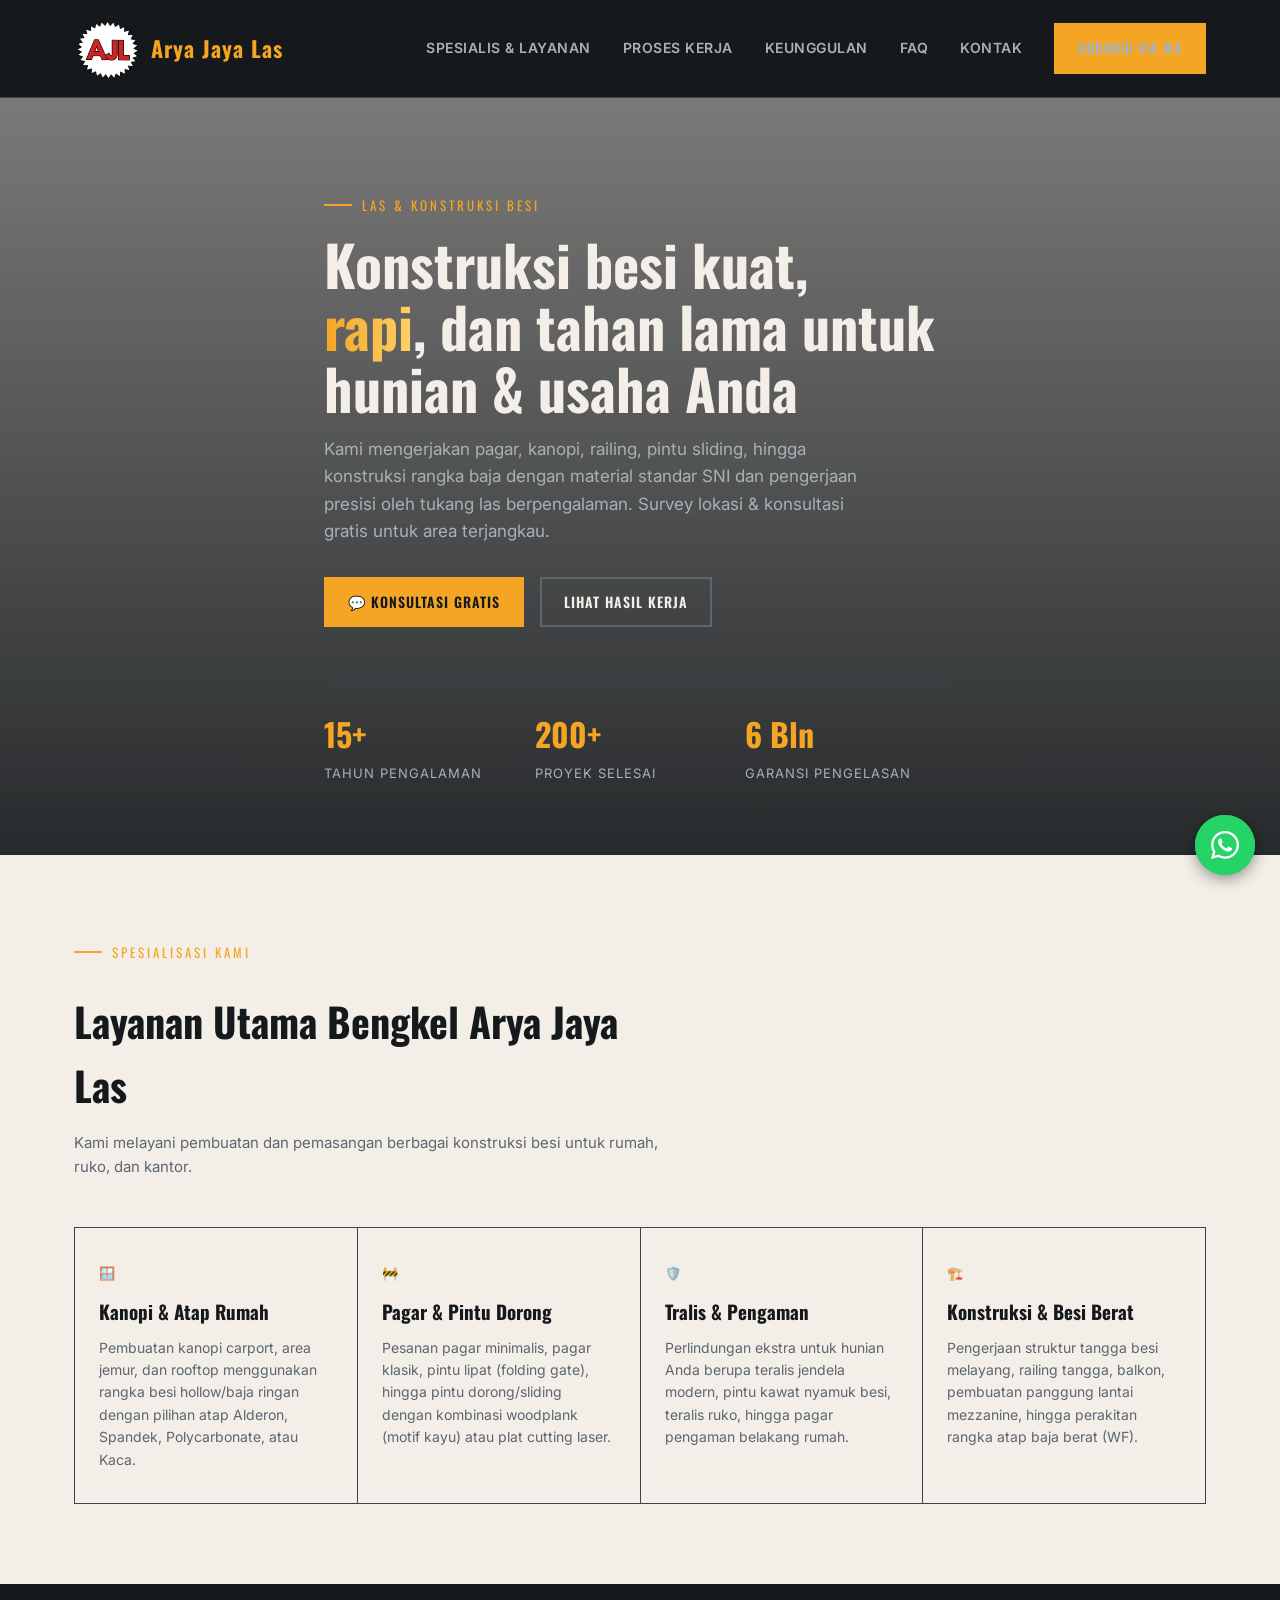
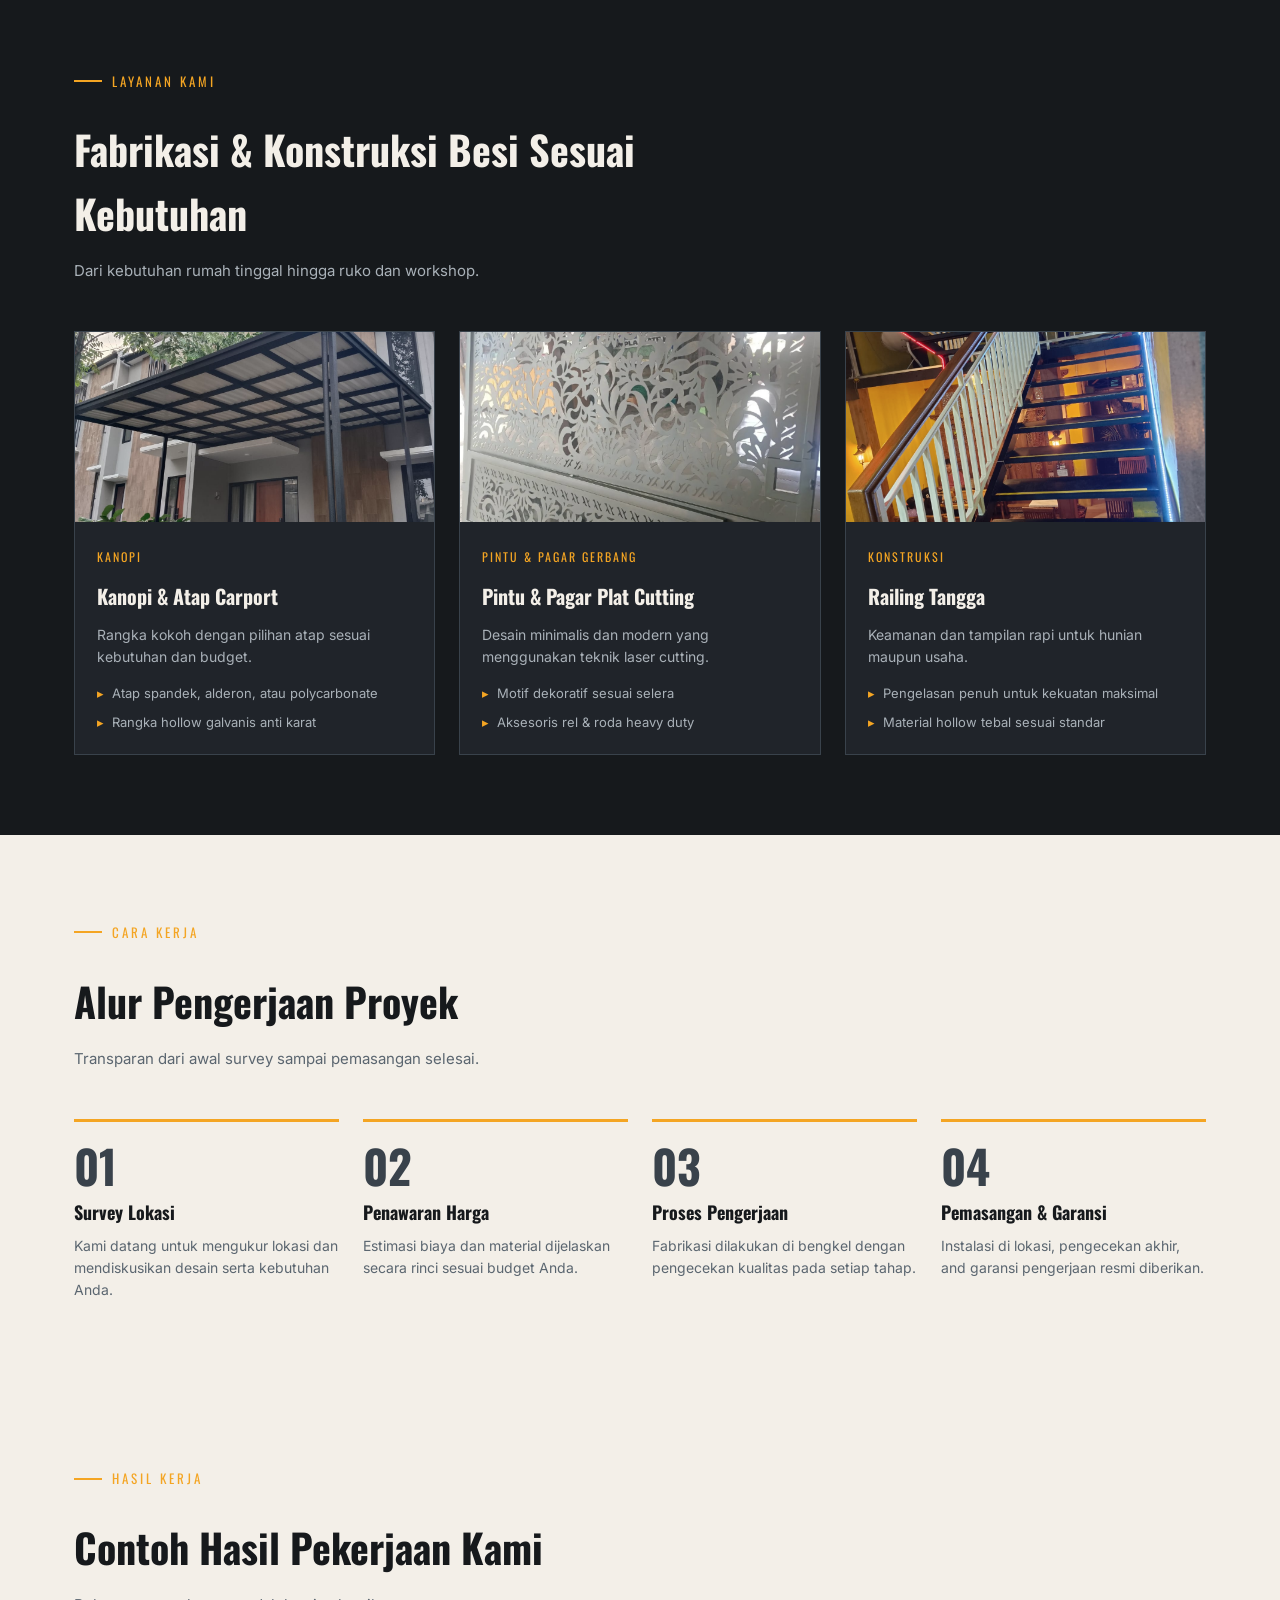
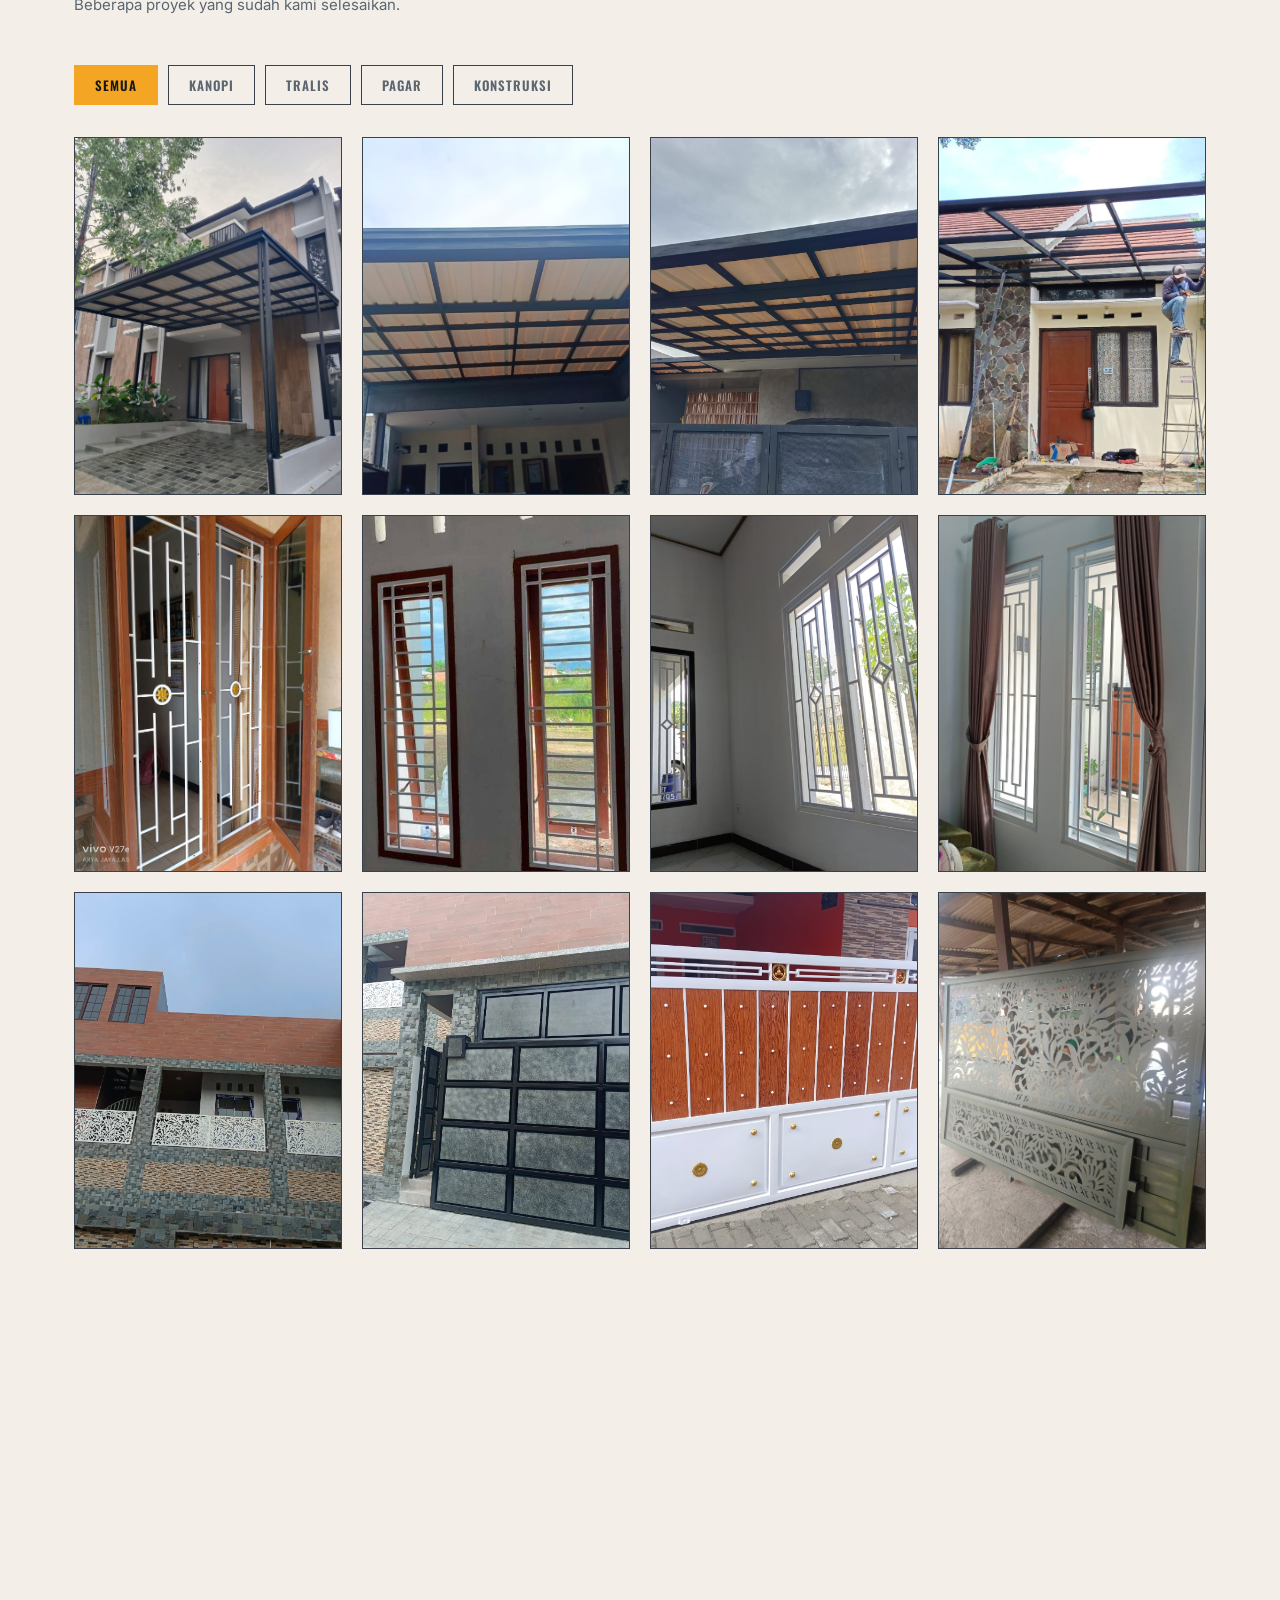
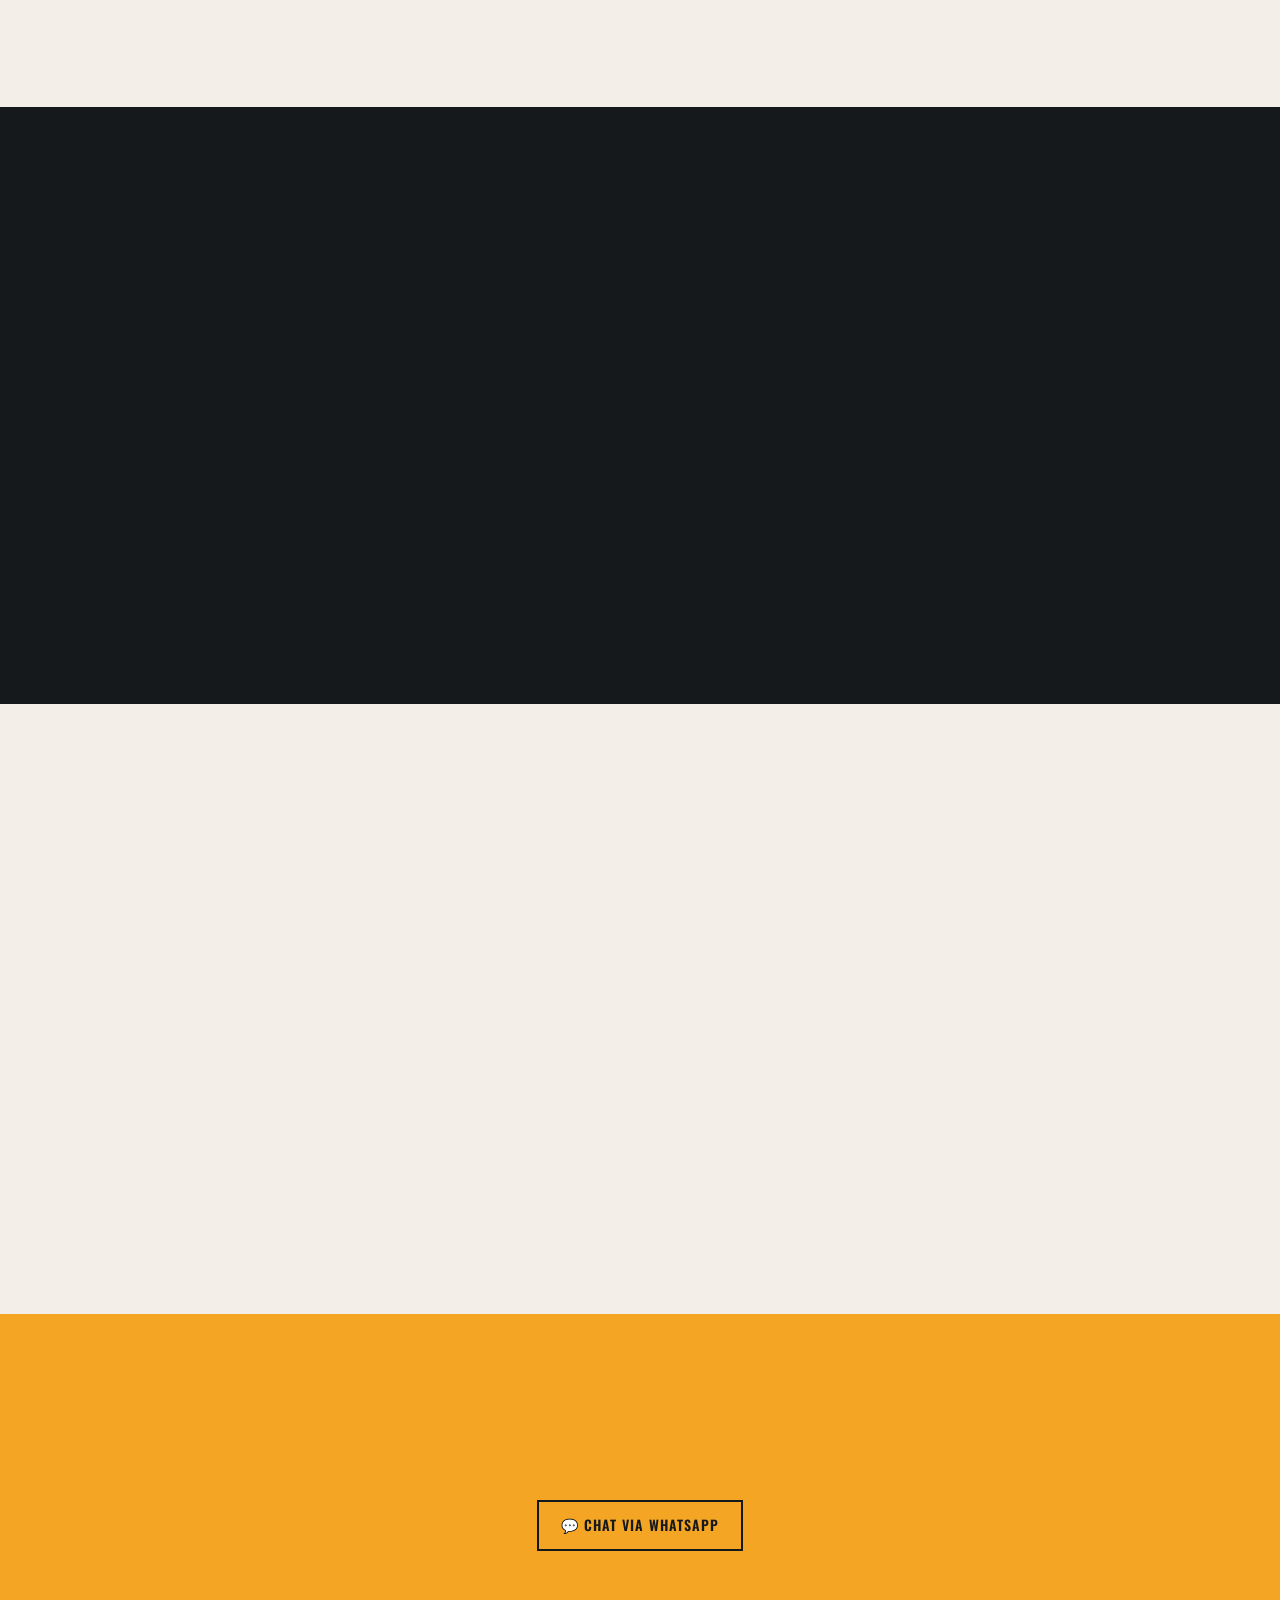
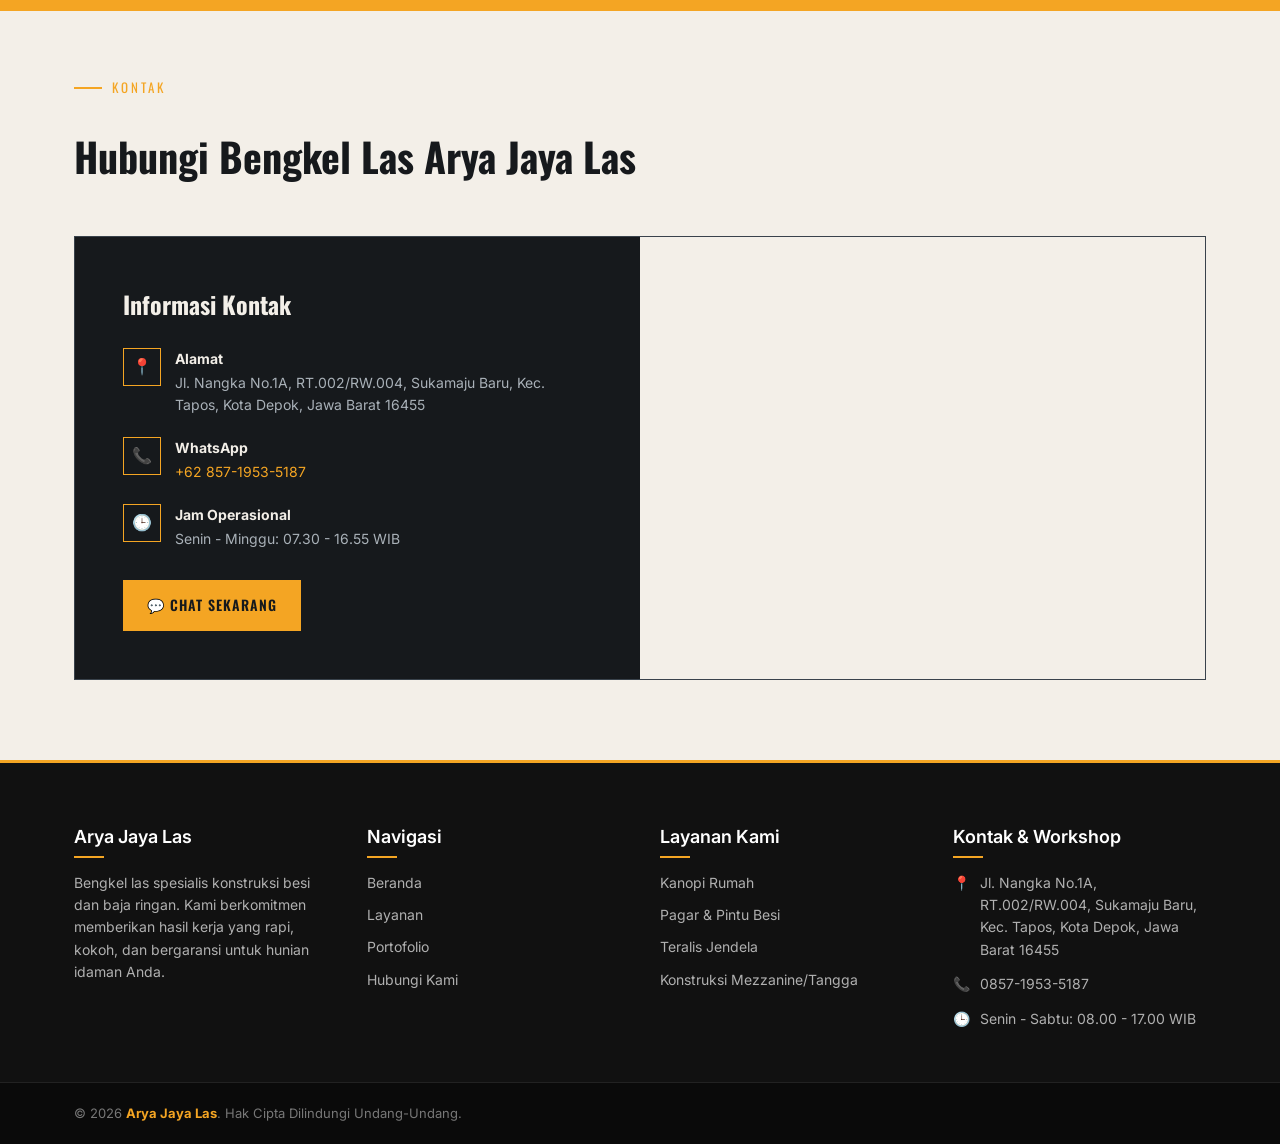
==== index.html @ aa8f1828 "Add files via upload" ====
<!DOCTYPE html>
<html lang="id">
<head>
  <meta charset="UTF-8">
  <meta name="viewport" content="width=device-width, initial-scale=1.0">
  <title>Bengkel Arya Jaya Las</title>
  <link rel="stylesheet" href="style.css">
</head>
<body>

  <header>
    <div class="nav">
      <a href="#top" class="logo">
        <div class="logo-img-wrapper">
            <img src="Logo_AJL-removebg-preview.png" alt="Logo Arya Jaya Las" class="logo-src">
        </div>
        <span>Arya Jaya Las</span>
      </a>
      <nav class="nav-links" id="navLinks">
        <a href="#layanan-utama">Spesialis & Layanan</a>
        <a href="#proses">Proses Kerja</a>
        <a href="#keunggulan">Keunggulan</a>
        <a href="#faq">FAQ</a>
        <a href="#kontak">Kontak</a>
        <a class="btn" href="https://wa.me/6285719535187?text=Halo%20Bengkel%20Las%20Arya%20Jaya%20Las%2C%20saya%20ingin%20konsultasi" target="_blank" rel="noopener">Hubungi via WA</a>
      </nav>
      <button class="burger" id="burger" aria-label="Buka menu">
        <span></span><span></span><span></span>
      </button>
    </div>
  </header>

  <section class="hero" id="top">
    <div class="hero-bg"></div>
    <div class="container hero-content">
      <span class="eyebrow">Las & Konstruksi Besi</span>
      <h1>Konstruksi besi kuat,<br><em>rapi</em>, dan tahan lama untuk hunian & usaha Anda</h1>
      <p>
        Kami mengerjakan pagar, kanopi, railing, pintu sliding, hingga konstruksi rangka baja
        dengan material standar SNI dan pengerjaan presisi oleh tukang las berpengalaman.
        Survey lokasi & konsultasi gratis untuk area terjangkau.
      </p>
      <div class="hero-actions">
        <a class="btn" href="https://wa.me/6285719535187?text=Halo%2C%20saya%20ingin%20konsultasi%20gratis" target="_blank" rel="noopener">💬 Konsultasi Gratis</a>
        <a class="btn btn-outline" href="#portofolio">Lihat Hasil Kerja</a>
      </div>
      <div class="hero-stats">
        <div><strong>15+</strong><span>Tahun Pengalaman</span></div>
        <div><strong>200+</strong><span>Proyek Selesai</span></div>
        <div><strong>6 Bln</strong><span>Garansi Pengelasan</span></div>
      </div>
    </div>
  </section>

  <section class="section" id="layanan-utama">
    <div class="container">
      <div class="section-head">
        <span class="eyebrow">Spesialisasi Kami</span>
        <h2>Layanan Utama Bengkel Arya Jaya Las</h2>
        <p>Kami melayani pembuatan dan pemasangan berbagai konstruksi besi untuk rumah, ruko, dan kantor.</p>
      </div>
      <div class="features">
        
        <div class="feature">
          <span class="num">🪟</span>
          <h3>Kanopi & Atap Rumah</h3>
          <p>Pembuatan kanopi carport, area jemur, dan rooftop menggunakan rangka besi hollow/baja ringan dengan pilihan atap Alderon, Spandek, Polycarbonate, atau Kaca.</p>
        </div>

        <div class="feature">
          <span class="num">🚧</span>
          <h3>Pagar & Pintu Dorong</h3>
          <p>Pesanan pagar minimalis, pagar klasik, pintu lipat (folding gate), hingga pintu dorong/sliding dengan kombinasi woodplank (motif kayu) atau plat cutting laser.</p>
        </div>

        <div class="feature">
          <span class="num">🛡️</span>
          <h3>Tralis & Pengaman</h3>
          <p>Perlindungan ekstra untuk hunian Anda berupa teralis jendela modern, pintu kawat nyamuk besi, teralis ruko, hingga pagar pengaman belakang rumah.</p>
        </div>

        <div class="feature">
          <span class="num">🏗️</span>
          <h3>Konstruksi & Besi Berat</h3>
          <p>Pengerjaan struktur tangga besi melayang, railing tangga, balkon, pembuatan panggung lantai mezzanine, hingga perakitan rangka atap baja berat (WF).</p>
        </div>

      </div>
    </div>
  </section>

  <div class="services-wrap on-dark">
    <section class="section" id="layanan">
      <div class="container">
        <div class="section-head">
          <span class="eyebrow">Layanan Kami</span>
          <h2>Fabrikasi & Konstruksi Besi Sesuai Kebutuhan</h2>
          <p>Dari kebutuhan rumah tinggal hingga ruko dan workshop.</p>
        </div>
        <div class="services">
          <div class="service-card">
            <div class="service-img"><img src="Kanopi/WhatsApp Image 2026-06-09 at 16.35.20 (1).jpeg" alt="Kanopi besi minimalis"></div>
            <div class="service-body">
              <span class="service-tag">Kanopi</span>
              <h3>Kanopi & Atap Carport</h3>
              <p style="font-size:14px;color:var(--muted)">Rangka kokoh dengan pilihan atap sesuai kebutuhan dan budget.</p>
              <ul class="service-list">
                <li>Atap spandek, alderon, atau polycarbonate</li>
                <li>Rangka hollow galvanis anti karat</li>
              </ul>
            </div>
          </div>
          <div class="service-card">
            <div class="service-img"><img src="Pagar/WhatsApp Image 2026-06-09 at 16.35.20 (3).jpeg" alt="Pintu besi sliding"></div>
            <div class="service-body">
              <span class="service-tag">Pintu & Pagar Gerbang</span>
              <h3>Pintu & Pagar Plat Cutting</h3>
              <p style="font-size:14px;color:var(--muted)">Desain minimalis dan modern yang menggunakan teknik laser cutting.</p>
              <ul class="service-list">
                <li>Motif dekoratif sesuai selera</li>
                <li>Aksesoris rel & roda heavy duty</li>
              </ul>
            </div>
          </div>
          <div class="service-card">
            <div class="service-img"><img src="Konstruksi/WhatsApp Image 2026-06-12 at 20.16.20.jpeg" alt="Pagar dan railing besi"></div>
            <div class="service-body">
              <span class="service-tag">Konstruksi</span>
              <h3>Railing Tangga</h3>
              <p style="font-size:14px;color:var(--muted)">Keamanan dan tampilan rapi untuk hunian maupun usaha.</p>
              <ul class="service-list">
                <li>Pengelasan penuh untuk kekuatan maksimal</li>
                <li>Material hollow tebal sesuai standar</li>
              </ul>
            </div>
          </div>
        </div>
      </div>
    </section>
  </div>

  <section class="section" id="proses">
    <div class="container">
      <div class="section-head">
        <span class="eyebrow">Cara Kerja</span>
        <h2>Alur Pengerjaan Proyek</h2>
        <p>Transparan dari awal survey sampai pemasangan selesai.</p>
      </div>
      <div class="process">
        <div class="process-item">
          <div class="step-no">01</div>
          <h3>Survey Lokasi</h3>
          <p>Kami datang untuk mengukur lokasi dan mendiskusikan desain serta kebutuhan Anda.</p>
        </div>
        <div class="process-item">
          <div class="step-no">02</div>
          <h3>Penawaran Harga</h3>
          <p>Estimasi biaya dan material dijelaskan secara rinci sesuai budget Anda.</p>
        </div>
        <div class="process-item">
          <div class="step-no">03</div>
          <h3>Proses Pengerjaan</h3>
          <p>Fabrikasi dilakukan di bengkel dengan pengecekan kualitas pada setiap tahap.</p>
        </div>
        <div class="process-item">
          <div class="step-no">04</div>
          <h3>Pemasangan & Garansi</h3>
          <p>Instalasi di lokasi, pengecekan akhir, and garansi pengerjaan resmi diberikan.</p>
        </div>
      </div>
    </div>
  </section>

  <section class="section" id="portofolio">
    <div class="container">
      <div class="section-head">
        <span class="eyebrow">Hasil Kerja</span>
        <h2>Contoh Hasil Pekerjaan Kami</h2>
        <p>Beberapa proyek yang sudah kami selesaikan.</p>
      </div>
      <div class="filters" id="filters">
        <button class="filter-btn active" data-filter="all">Semua</button>
        <button class="filter-btn" data-filter="kanopi">Kanopi</button>
        <button class="filter-btn" data-filter="tralis">Tralis</button>
        <button class="filter-btn" data-filter="pagar">Pagar</button>
        <button class="filter-btn" data-filter="konstruksi">Konstruksi</button>
      </div>
      <div class="portfolio-grid" id="portfolioGrid">
        <div class="portfolio-item" data-cat="kanopi">
          <img src="Kanopi/WhatsApp Image 2026-06-09 at 16.35.20 (1).jpeg" alt="Kanopi Minimalis 1">
          <div class="portfolio-overlay"><span class="cat">Kanopi</span><h4>Kanopi Carport Premium</h4></div>
        </div>
        <div class="portfolio-item" data-cat="kanopi">
          <img src="Kanopi/WhatsApp Image 2026-06-12 at 20.18.05.jpeg" alt="Kanopi Minimalis 2">
          <div class="portfolio-overlay"><span class="cat">Kanopi</span><h4>Kanopi Spandek Modern</h4></div>
        </div>
        <div class="portfolio-item" data-cat="kanopi">
          <img src="Kanopi/WhatsApp Image 2026-06-12 at 20.24.17 (1).jpeg" alt="Kanopi Minimalis 3">
          <div class="portfolio-overlay"><span class="cat">Kanopi</span><h4>Kanopi Alderon Elegan</h4></div>
        </div>
        <div class="portfolio-item" data-cat="kanopi">
          <img src="Kanopi/WhatsApp Image 2026-06-12 at 20.24.17.jpeg" alt="Kanopi Minimalis 4">
          <div class="portfolio-overlay"><span class="cat">Kanopi</span><h4>Kanopi Polycarbonate</h4></div>
        </div>

        <div class="portfolio-item" data-cat="tralis">
          <img src="Tralis/WhatsApp Image 2026-06-09 at 16.35.20.jpeg" alt="Tralis Jendela 1">
          <div class="portfolio-overlay"><span class="cat">Tralis</span><h4>Teralis Jendela Modern</h4></div>
        </div>
        <div class="portfolio-item" data-cat="tralis">
          <img src="Tralis/WhatsApp Image 2026-06-12 at 20.19.22 (1).jpeg" alt="Tralis Jendela 2">
          <div class="portfolio-overlay"><span class="cat">Tralis</span><h4>Teralis Pintu Artistik</h4></div>
        </div>
        <div class="portfolio-item" data-cat="tralis">
          <img src="Tralis/WhatsApp Image 2026-06-12 at 20.19.22.jpeg" alt="Tralis Jendela 3">
          <div class="portfolio-overlay"><span class="cat">Tralis</span><h4>Teralis Balkon Elegan</h4></div>
        </div>
        <div class="portfolio-item" data-cat="tralis">
          <img src="Tralis/WhatsApp Image 2026-06-12 at 20.41.12.jpeg" alt="Tralis Jendela 4">
          <div class="portfolio-overlay"><span class="cat">Tralis</span><h4>Teralis Motif Geometris</h4></div>
        </div>

        <div class="portfolio-item" data-cat="pagar">
          <img src="Pagar/WhatsApp Image 2026-06-09 at 16.35.19 (1).jpeg" alt="Pagar Rumah 1">
          <div class="portfolio-overlay"><span class="cat">Pagar</span><h4>Pagar Balkon Cutting Laser</h4></div>
        </div>
        <div class="portfolio-item" data-cat="pagar">
          <img src="Pagar/WhatsApp Image 2026-06-09 at 16.35.19.jpeg" alt="Pagar Rumah 2">
          <div class="portfolio-overlay"><span class="cat">Pagar</span><h4>Pintu Besi Sliding</h4></div>
        </div>
        <div class="portfolio-item" data-cat="pagar">
          <img src="Pagar/WhatsApp Image 2026-06-09 at 16.35.20 (2).jpeg" alt="Pagar Rumah 3">
          <div class="portfolio-overlay"><span class="cat">Pagar</span><h4>Pagar Woodplank Modern</h4></div>
        </div>
        <div class="portfolio-item" data-cat="pagar">
          <img src="Pagar/WhatsApp Image 2026-06-09 at 16.35.20 (3).jpeg" alt="Pagar Rumah 4">
          <div class="portfolio-overlay"><span class="cat">Pagar</span><h4> Pagar Plat Cutting</h4></div>
        </div>

        <div class="portfolio-item" data-cat="konstruksi">
          <img src="Konstruksi/WhatsApp Image 2026-06-12 at 20.16.17.jpeg" alt="Konstruksi Besi 1">
          <div class="portfolio-overlay"><span class="cat">Konstruksi</span><h4>Railing Tangga Rebah</h4></div>
        </div>
        <div class="portfolio-item" data-cat="konstruksi">
          <img src="Konstruksi/WhatsApp Image 2026-06-12 at 20.16.19 (1).jpeg" alt="Konstruksi Besi 2">
          <div class="portfolio-overlay"><span class="cat">Konstruksi</span><h4>Railing Tangga Melayang</h4></div>
        </div>
        <div class="portfolio-item" data-cat="konstruksi">
          <img src="Konstruksi/WhatsApp Image 2026-06-13 at 19.05.58.jpeg" alt="Konstruksi Besi 3">
          <div class="portfolio-overlay"><span class="cat">Konstruksi</span><h4>Pintu Pagar Sliding</h4></div>
        </div>
        <div class="portfolio-item" data-cat="konstruksi">
          <img src="Konstruksi/WhatsApp Image 2026-06-12 at 20.16.20.jpeg" alt="Konstruksi Besi 4">
          <div class="portfolio-overlay"><span class="cat">Konstruksi</span><h4>Tangga Putar Besi</h4></div>
        </div>
      </div>
    </div>
  </section>

  <div class="testi-wrap on-dark">
  <section class="section" id="keunggulan">
    <div class="container">
      <div class="section-head">
        <span class="eyebrow">Mengapa Kami</span>
        <h2>Keunggulan Arya Jaya Las</h2>
      </div>
      <div class="testi-track">
        
        <div class="testi-card">
          <div class="stars" style="color: var(--accent); font-size: 24px;">🛠️</div>
          <p style="margin-top: 10px;"><strong>Bahan Berkualitas Tinggi</strong></p>
          <p>Kami hanya menggunakan besi tebal standar SNI dan material anti karat agar hasil konstruksi kokoh dan tahan bertahun-tahun.</p>
        </div>

        <div class="testi-card">
          <div class="stars" style="color: var(--accent); font-size: 24px;">⏱️</div>
          <p style="margin-top: 10px;"><strong>Pengerjaan Tepat Waktu</strong></p>
          <p>Dikerjakan oleh tukang las berpengalaman secara disiplin dan cepat sesuai jadwal kesepakatan kontrak kerja.</p>
        </div>

        <div class="testi-card">
          <div class="stars" style="color: var(--accent); font-size: 24px;">💰</div>
          <p style="margin-top: 10px;"><strong>Harga Transparan</strong></p>
          <p>Rincian biaya (RAB) jujur di awal tanpa ada biaya siluman atau tambahan tak terduga di tengah jalan.</p>
        </div>

        <div class="testi-card">
          <div class="stars" style="color: var(--accent); font-size: 24px;">📜</div>
          <p style="margin-top: 10px;"><strong>Bergaransi Resmi</strong></p>
          <p>Setiap pekerjaan kami lengkapi dengan jaminan garansi perawatan jika terjadi kendala pasca pemasangan.</p>
        </div>

      </div>
    </div>
  </section>
</div>

  <section class="section" id="faq">
    <div class="container">
      <div class="section-head">
        <span class="eyebrow">FAQ</span>
        <h2>Pertanyaan yang Sering Ditanyakan</h2>
      </div>
      <div class="faq">
        <div class="faq-item">
          <button class="faq-q">Apakah survey lokasi dikenakan biaya? <span class="icon">+</span></button>
          <div class="faq-a"><p>Tidak, survey lokasi dan konsultasi gratis untuk area terjangkau di sekitar bengkel.</p></div>
        </div>
        <div class="faq-item">
          <button class="faq-q">Berapa lama estimasi pengerjaan pagar? <span class="icon">+</span></button>
          <div class="faq-a"><p>Tergantung ukuran dan desain, dan urutan antrean kepada pelanggan lainnya.</p></div>
        </div>
        <div class="faq-item">
          <button class="faq-q">Apakah melayani area di luar kota? <span class="icon">+</span></button>
          <div class="faq-a"><p>Bisa, untuk lokasi di luar area terjangkau akan dikenakan biaya transportasi tambahan yang disepakati di awal.</p></div>
        </div>
        <div class="faq-item">
          <button class="faq-q">Apakah ada garansi jika las lepas? <span class="icon">+</span></button>
          <div class="faq-a"><p>Ya, kami memberikan garansi pengelasan selama 6 bulan untuk perbaikan jika terjadi kerusakan pada hasil las kami.</p></div>
        </div>
      </div>
    </div>
  </section>

  <section class="cta">
    <div class="container">
      <h2>Punya rencana proyek konstruksi besi?</h2>
      <p>Chat kami sekarang untuk survey lokasi dan konsultasi gratis.</p>
      <a class="btn btn-outline" href="https://wa.me/6285719535187?text=Halo%2C%20saya%20ingin%20konsultasi%20untuk%20proyek%20konstruksi%20besi" target="_blank" rel="noopener">💬 Chat via WhatsApp</a>
    </div>
  </section>

  <section class="section" id="kontak" style="padding-top:60px;">
    <div class="container">
      <div class="section-head">
        <span class="eyebrow">Kontak</span>
        <h2>Hubungi Bengkel Las Arya Jaya Las</h2>
      </div>
      <div class="contact-wrap">
        <div class="contact-info">
          <h3>Informasi Kontak</h3>
          <div class="contact-row">
            <div class="ic">📍</div>
            <p><strong>Alamat</strong>Jl. Nangka No.1A, RT.002/RW.004, Sukamaju Baru, Kec. Tapos, Kota Depok, Jawa Barat 16455</p>
          </div>
          <div class="contact-row">
            <div class="ic">📞</div>
            <p><strong>WhatsApp</strong><a href="https://wa.me/6285719535187" target="_blank" rel="noopener" style="color:var(--accent)">+62 857-1953-5187</a></p>
          </div>
          <div class="contact-row">
            <div class="ic">🕒</div>
            <p><strong>Jam Operasional</strong>Senin - Minggu: 07.30 - 16.55 WIB</p>
          </div>
          <a class="btn" style="margin-top:10px" href="https://wa.me/6285719535187?text=Halo%2C%20saya%20ingin%20bertanya%20tentang%20layanan%20bengkel%20las" target="_blank" rel="noopener">💬 Chat Sekarang</a>
        </div>
        <iframe class="map-frame" src="https://www.google.com/maps/embed?pb=!1m18!1m12!1m3!1d3964.943633053426!2d106.86843667503915!3d-6.401264593589379!2m3!1f0!2f0!3f0!3m2!1i1024!2i768!4f13.1!3m3!1m2!1s0x2e69eb0079d60d53%3A0x6e44b8e5e0e7bb3f!2sBengkel%20Las%20Arya%20Jaya%20Las!5e0!3m2!1sen!2sid!4v1781273412354!5m2!1sen!2sid" width="600" height="450" style="border:0;" allowfullscreen="" loading="lazy" referrerpolicy="no-referrer-when-downgrade"></iframe>
      </div>
    </div>
  </section>

  <footer class="main-footer">
  <div class="container footer-grid">
    
    <div class="footer-col">
      <h3 class="footer-title">Arya Jaya Las</h3>
      <p class="footer-about">
        Bengkel las spesialis konstruksi besi dan baja ringan. Kami berkomitmen memberikan hasil kerja yang rapi, kokoh, dan bergaransi untuk hunian idaman Anda.
      </p>
    </div>

    <div class="footer-col">
      <h3 class="footer-title">Navigasi</h3>
      <ul class="footer-links">
        <li><a href="#top">Beranda</a></li>
        <li><a href="#layanan-utama">Layanan</a></li>
        <li><a href="#portofolio">Portofolio</a></li>
        <li><a href="#contact">Hubungi Kami</a></li>
      </ul>
    </div>

    <div class="footer-col">
      <h3 class="footer-title">Layanan Kami</h3>
      <ul class="footer-links">
        <li><a href="#portofolio">Kanopi Rumah</a></li>
        <li><a href="#portofolio">Pagar & Pintu Besi</a></li>
        <li><a href="#portofolio">Teralis Jendela</a></li>
        <li><a href="#portofolio">Konstruksi Mezzanine/Tangga</a></li>
      </ul>
    </div>

    <div class="footer-col">
      <h3 class="footer-title">Kontak & Workshop</h3>
      <ul class="footer-contact">
        <li>📍 <span>Jl. Nangka No.1A, RT.002/RW.004, Sukamaju Baru, Kec. Tapos, Kota Depok, Jawa Barat 16455</span></li>
        <li>📞 <span>0857-1953-5187</span></li>
        <li>🕒 <span>Senin - Sabtu: 08.00 - 17.00 WIB</span></li>
      </ul>
    </div>

  </div>

  <div class="footer-bottom">
    <div class="container footer-bottom-row">
      <span>&copy; 2026 <strong>Arya Jaya Las</strong>. Hak Cipta Dilindungi Undang-Undang.</span>
    </div>
  </div>
</footer>

  <a class="wa-float" href="https://wa.me/6285719535187?text=Halo%2C%20saya%20ingin%20bertanya" target="_blank" rel="noopener" aria-label="Chat WhatsApp">
  <svg xmlns="http://www.w3.org/2000/svg" viewBox="0 0 448 512" class="wa-icon-svg">
    <path fill="currentColor" d="M380.9 97.1C339 55.1 283.2 32 223.9 32c-122.4 0-222 99.6-222 222 0 39.1 10.2 77.3 29.6 111L0 480l117.7-30.9c32.4 17.7 68.9 27 106.1 27h.1c122.3 0 224.1-99.6 224.1-222 0-59.3-25.2-115-67.1-157zm-157 341.6c-33.2 0-65.7-8.9-94-25.7l-6.7-4-69.8 18.3L72 359.2l-4.4-7c-18.5-29.4-28.2-63.3-28.2-98.2 0-101.7 82.8-184.5 184.6-184.5 49.3 0 95.6 19.2 130.4 54.1 34.8 34.9 56.2 81.2 56.1 130.5 0 101.8-84.9 184.6-186.6 184.6zm101.2-138.2c-5.5-2.8-32.8-16.2-37.9-18-5.1-1.9-8.8-2.8-12.5 2.8-3.7 5.6-14.3 18-17.6 21.8-3.2 3.7-6.5 4.2-12 1.4-32.6-16.3-54-29.1-75.5-66-5.7-9.8 5.7-9.1 16.3-30.3 1.8-3.7.9-6.9-.5-9.7-1.4-2.8-12.5-30.1-17.1-41.2-4.5-10.8-9.1-9.3-12.5-9.5-3.2-.2-6.9-.2-10.6-.2-3.7 0-9.7 1.4-14.8 6.9-5.1 5.6-19.4 19-19.4 46.3 0 27.3 19.9 53.7 22.6 57.4 2.8 3.7 39.1 59.7 94.8 83.8 35.2 15.2 49 16.5 66.6 13.9 10.7-1.6 32.8-13.4 37.4-26.4 4.6-13 4.6-24.1 3.2-26.4-1.3-2.5-5-3.9-10.5-6.6z"/>
  </svg>
</a>

  <script src="script.js"></script>
</body>
</html>
---- style.css ----
@import url('https://fonts.googleapis.com/css2?family=Oswald:wght=500;600;700&family=Inter:wght=400;500;600;700&display=swap');

:root{
  --dark:#16191c;
  --dark2:#20242a;
  --steel:#5b6670;
  --line:#39424b;
  --accent:#f4a523;
  --light:#f3efe8;
  --muted:#a9b1b8;
  --font-display:'Oswald', 'Arial Narrow', sans-serif;
  --font-body:'Inter','Segoe UI',sans-serif;
}

*{margin:0;padding:0;box-sizing:border-box;}
html{scroll-behavior:smooth;}
body{
  font-family:var(--font-body);
  background:var(--light);
  color:var(--dark);
  line-height:1.6;
}
img{max-width:100%;display:block;}
a{text-decoration:none;color:inherit;}
ul{list-style:none;}

.container{
  max-width:1180px;
  margin:0 auto;
  padding:0 24px;
}

/* ===== Blueprint texture helper ===== */
.blueprint{
  background-color:var(--dark);
  background-image:
    linear-gradient(rgba(244,165,35,.06) 1px, transparent 1px),
    linear-gradient(90deg, rgba(244,165,35,.06) 1px, transparent 1px);
  background-size:40px 40px;
}

/* ===== Header ===== */
header{
  position:sticky;top:0;z-index:50;
  background:var(--dark);
  border-bottom:1px solid var(--line);
}
.nav{
  display:flex;align-items:center;justify-content:space-between;
  padding:16px 24px;
  max-width:1180px;margin:0 auto;
}
/* ===== Kode Logo Baru ===== */
.logo {
  font-family: var(--font-display);
  font-size: 22px;
  font-weight: 700;
  letter-spacing: 1px;
  color: var(--light);
  display: flex;
  align-items: center;
  gap: 12px; /* Jarak antara gambar logo dan teks */
}

.logo span {
  color: var(--accent); /* Warna teks utama */
}

/* Wadah untuk mengatur ukuran logo gambar */
.logo-img-wrapper {
  width: 65px;  /* Atur lebar logo di sini */
  height: 65px; /* Atur tinggi logo di sini */
  display: flex;
  align-items: center;
  justify-content: center;
}

/* Pengaturan objek gambar agar tidak pecah/melar */
.logo-src {
  width: 100%;
  height: 100%;
  object-fit: contain; /* Memastikan gambar pas di dalam wadah tanpa terpotong */
}

.nav-links{
  display:flex;gap:32px;align-items:center;
}
.nav-links a{
  color:var(--muted);font-size:14px;font-weight:600;
  letter-spacing:.5px;text-transform:uppercase;
  transition:color .2s;
  position:relative;
}
.nav-links a:hover, .nav-links a:focus-visible{color:var(--light);}
.nav-links a::after{
  content:'';position:absolute;left:0;bottom:-6px;width:0;height:2px;
  background:var(--accent);transition:width .2s;
}
.nav-links a:hover::after{width:100%;}

.btn{
  display:inline-flex;align-items:center;gap:8px;
  padding:12px 22px;
  font-family:var(--font-display);
  font-weight:600;font-size:14px;letter-spacing:1px;
  text-transform:uppercase;
  border:2px solid var(--accent);
  background:var(--accent);color:var(--dark);
  cursor:pointer;transition:.2s;
}
.btn:hover{background:transparent;color:var(--accent);}
.btn-outline{
  background:transparent;color:var(--light);border-color:var(--steel);
}
.btn-outline:hover{border-color:var(--accent);color:var(--accent);background:transparent;}

.burger{
  display:none;flex-direction:column;gap:5px;cursor:pointer;
  background:none;border:none;padding:6px;
}
.burger span{width:24px;height:2px;background:var(--light);display:block;}

/* ===== Hero ===== */
.hero{
  position:relative;
  color:var(--light);
  padding:90px 0 70px;
  overflow:hidden;
}
.hero::before{
  content:'';position:absolute;inset:0;
  background:linear-gradient(180deg, rgba(22,25,28,.55), rgba(22,25,28,.92));
  z-index:1;
}
.hero-bg{
  position:absolute;inset:0;
  background:url('https://www.maspetelas.my.id/images/pete-las.jpg') center/cover;
  filter:grayscale(30%) brightness(.6);
}
.hero-content{
  position:relative;z-index:2;
  max-width:680px;
}
.eyebrow{
  display:inline-flex;align-items:center;gap:10px;
  font-family:var(--font-display);
  font-size:13px;letter-spacing:3px;text-transform:uppercase;
  color:var(--accent);margin-bottom:18px;
}
.eyebrow::before{content:'';width:28px;height:2px;background:var(--accent);}
.hero h1{
  font-family:var(--font-display);
  font-size:clamp(34px,6vw,56px);
  font-weight:700;line-height:1.1;
  margin-bottom:18px;
}
.hero h1 em{color:var(--accent);font-style:normal;}
.hero p{
  font-size:17px;color:var(--muted);margin-bottom:32px;max-width:540px;
}
.hero-actions{display:flex;gap:16px;flex-wrap:wrap;}

.hero-stats{
  position:relative;z-index:2;
  display:grid;grid-template-columns:repeat(3,1fr);
  margin-top:60px;border-top:1px solid var(--line);
  max-width:680px;
}
.hero-stats div{padding:20px 0 0;}
.hero-stats strong{
  display:block;font-family:var(--font-display);
  font-size:32px;color:var(--accent);
}
.hero-stats span{font-size:13px;color:var(--muted);text-transform:uppercase;letter-spacing:1px;}

/* ===== Section heading ===== */
.section{padding:80px 0;}
.section-head{
  margin-bottom:48px;max-width:600px;
}
.section-head .eyebrow{color:var(--accent);}
.section-head h2{
  font-family:var(--font-display);
  font-size:clamp(28px,4vw,40px);
  font-weight:700;color:var(--dark);
  margin-top:8px;
}
.section-head p{color:var(--steel);margin-top:14px;font-size:15px;}
.on-dark .section-head h2{color:var(--light);}
.on-dark .section-head p{color:var(--muted);}

/* ===== Keunggulan ===== */
.features{
  display:grid;grid-template-columns:repeat(4,1fr);gap:1px;
  background:var(--line);
  border:1px solid var(--line);
}
.feature{
  background:var(--light);padding:32px 24px;
}
.feature .num{
  font-family:var(--font-display);font-size:13px;color:var(--accent);
  letter-spacing:2px;margin-bottom:14px;display:block;
}
.feature h3{
  font-family:var(--font-display);font-size:19px;margin-bottom:10px;
}
.feature p{font-size:14px;color:var(--steel);}

/* ===== Layanan ===== */
.services-wrap.on-dark{background:var(--dark);color:var(--light);}
.services{
  display:grid;grid-template-columns:repeat(3,1fr);gap:24px;
}
.service-card{
  background:var(--dark2);
  border:1px solid var(--line);
  overflow:hidden;
  transition:.25s;
}
.service-card:hover{border-color:var(--accent);transform:translateY(-4px);}
.service-img{height:190px;overflow:hidden;}
.service-img img{width:100%;height:100%;object-fit:cover;filter:grayscale(20%);transition:.4s;}
.service-card:hover .service-img img{filter:grayscale(0%);transform:scale(1.06);}
.service-body{padding:22px;}
.service-tag{
  font-size:12px;letter-spacing:2px;text-transform:uppercase;color:var(--accent);
  font-family:var(--font-display);
}
.service-card h3{
  font-family:var(--font-display);font-size:20px;margin:10px 0 12px;color:var(--light);
}
.service-list{margin-top:14px;display:flex;flex-direction:column;gap:8px;}
.service-list li{
  font-size:13px;color:var(--muted);display:flex;gap:8px;align-items:flex-start;
}
.service-list li::before{content:'▸';color:var(--accent);}

/* ===== Proses ===== */
.process{
  display:grid;grid-template-columns:repeat(4,1fr);gap:24px;
  position:relative;
}
.process-item{
  border-top:3px solid var(--accent);
  padding-top:20px;position:relative;
}
.process-item .step-no{
  font-family:var(--font-display);font-size:46px;font-weight:700;
  color:var(--line);line-height:1;margin-bottom:10px;
}
.process-item h3{font-family:var(--font-display);font-size:18px;margin-bottom:8px;}
.process-item p{font-size:14px;color:var(--steel);}

/* ===== Portofolio ===== */
.filters{
  display:flex;gap:10px;margin-bottom:32px;flex-wrap:wrap;
}
.filter-btn{
  padding:9px 20px;font-size:13px;font-weight:600;letter-spacing:1px;text-transform:uppercase;
  border:1px solid var(--line);background:transparent;color:var(--steel);cursor:pointer;
  font-family:var(--font-display);transition:.2s;
}
.filter-btn.active, .filter-btn:hover{
  background:var(--accent);border-color:var(--accent);color:var(--dark);
}
.portfolio-grid{
  display:grid;grid-template-columns:repeat(4,1fr);gap:20px;
}
.portfolio-item{
  position:relative;overflow:hidden;aspect-ratio:3/4;
  border:1px solid var(--line);
}
.portfolio-item img{width:100%;height:100%;object-fit:cover;transition:.4s;}
.portfolio-item:hover img{transform:scale(1.08);}
.portfolio-overlay{
  position:absolute;inset:0;
  background:linear-gradient(180deg,transparent 40%, rgba(22,25,28,.92));
  display:flex;flex-direction:column;justify-content:flex-end;padding:18px;
  opacity:0;transition:.3s;
}
.portfolio-item:hover .portfolio-overlay{opacity:1;}
.portfolio-overlay .cat{
  font-size:11px;letter-spacing:2px;text-transform:uppercase;color:var(--accent);
  font-family:var(--font-display);margin-bottom:6px;
}
.portfolio-overlay h4{color:var(--light);font-family:var(--font-display);font-size:17px;}
.portfolio-item.hide{display:none;}

/* ===== Testimoni ===== */
.testi-wrap.on-dark{background:var(--dark);color:var(--light);}
.testi-track{
  display:flex;gap:20px;overflow-x:auto;padding-bottom:10px;
  scroll-snap-type:x mandatory;
}
.testi-track::-webkit-scrollbar{height:6px;}
.testi-track::-webkit-scrollbar-thumb{background:var(--accent);}
.testi-card{
  flex:0 0 320px;scroll-snap-align:start;
  background:var(--dark2);border:1px solid var(--line);
  padding:28px;
}
.stars{color:var(--accent);font-size:14px;margin-bottom:14px;letter-spacing:2px;}
.testi-card p{font-size:14px;color:var(--muted);margin-bottom:20px;font-style:italic;}
.testi-author{display:flex;align-items:center;gap:12px;}
.testi-avatar{
  width:40px;height:40px;border-radius:50%;background:var(--accent);
  display:flex;align-items:center;justify-content:center;
  font-family:var(--font-display);font-weight:700;color:var(--dark);
}
.testi-author strong{display:block;font-size:14px;color:var(--light);}
.testi-author span{font-size:12px;color:var(--steel);}

/* ===== FAQ ===== */
.faq{max-width:760px;}
.faq-item{border-bottom:1px solid var(--line);}
.faq-q{
  width:100%;text-align:left;padding:20px 0;background:none;border:none;cursor:pointer;
  display:flex;justify-content:space-between;align-items:center;
  font-family:var(--font-display);font-size:17px;color:var(--dark);font-weight:600;
}
.faq-q .icon{font-size:20px;color:var(--accent);transition:.2s;}
.faq-item.open .faq-q .icon{transform:rotate(45deg);}
.faq-a{
  max-height:0;overflow:hidden;transition:max-height .3s ease;
}
.faq-a p{padding:0 0 20px;color:var(--steel);font-size:14px;max-width:600px;}

/* ===== CTA ===== */
.cta{
  background:var(--accent);color:var(--dark);
  padding:60px 0;text-align:center;
}
.cta h2{font-family:var(--font-display);font-size:clamp(26px,4vw,38px);margin-bottom:14px;}
.cta p{margin-bottom:28px;font-size:15px;}
.cta .btn-outline{border-color:var(--dark);color:var(--dark);}
.cta .btn-outline:hover{background:var(--dark);color:var(--accent);}

/* ===== Kontak ===== */
.contact-wrap{
  display:grid;grid-template-columns:1fr 1fr;gap:0;
  border:1px solid var(--line);
}
.contact-info{
  background:var(--dark);color:var(--light);padding:48px;
}
.contact-info h3{font-family:var(--font-display);font-size:24px;margin-bottom:24px;}
.contact-row{
  display:flex;gap:14px;margin-bottom:20px;align-items:flex-start;
}
.contact-row .ic{
  width:38px;height:38px;border:1px solid var(--accent);flex-shrink:0;
  display:flex;align-items:center;justify-content:center;color:var(--accent);font-size:16px;
}
.contact-row p{font-size:14px;color:var(--muted);margin:0;}
.contact-row strong{display:block;color:var(--light);margin-bottom:2px;font-size:14px;}
.map-frame{height:100%;min-height:340px;border:0;width:100%;filter:grayscale(15%);}

/* WhatsApp floating button */
/* KODE CSS UTAMA UNTUK TOMBOL WHATSAPP BULAT */
.wa-float {
  position: fixed;
  bottom: 25px;
  right: 25px;
  background-color: #25D366; /* Hijau WhatsApp Asli */
  color: #FFFFFF !important; /* Warna ikon putih bersih */
  width: 60px;
  height: 60px;
  border-radius: 50%;
  display: flex;
  align-items: center;
  justify-content: center;
  box-shadow: 0px 4px 15px rgba(0, 0, 0, 0.4); /* Bayangan biar pop-out */
  z-index: 9999; /* Memastikan tidak tertutup elemen lain */
  transition: all 0.3s ease;
  text-decoration: none;
}

/* Mengatur ukuran dan posisi ikon SVG di dalam lingkaran */
.wa-icon-svg {
  width: 32px;
  height: 32px;
  display: block;
}

/* Efek saat tombol disentuh kursor (di PC) */
.wa-float:hover {
  transform: scale(1.1); /* Sedikit membesar halus */
  background-color: #20ba5a; /* Warna hijau agak gelap saat di-hover */
  color: #FFFFFF;
}

/* ===== Footer ===== */
/* ===== MAIN FOOTER STYLE ===== */
.main-footer {
  background-color: #111111; /* Warna hitam pekat elegan */
  color: #b0b0b0;
  padding: 60px 0 0 0;
  font-size: 14px;
  line-height: 1.6;
  border-top: 3px solid var(--accent); /* Garis pembatas atas warna kuning aksen */
}

.footer-grid {
  display: grid;
  grid-template-columns: repeat(4, 1fr);
  gap: 40px;
  padding-bottom: 40px;
}

.footer-col h3.footer-title {
  color: #ffffff;
  font-size: 18px;
  font-weight: 600;
  margin-bottom: 20px;
  position: relative;
}

/* Garis dekorasi kecil di bawah judul kolom */
.footer-col h3.footer-title::after {
  content: '';
  position: absolute;
  left: 0;
  bottom: -6px;
  width: 30px;
  height: 2px;
  background-color: var(--accent);
}

.footer-about {
  margin-bottom: 15px;
}

.footer-socials a {
  color: #b0b0b0;
  text-decoration: none;
  margin-right: 15px;
  font-size: 13px;
  transition: color 0.3s;
}

.footer-socials a:hover {
  color: var(--accent);
}

.footer-links {
  list-style: none;
  padding: 0;
  margin: 0;
}

.footer-links li {
  margin-bottom: 10px;
}

.footer-links a {
  color: #b0b0b0;
  text-decoration: none;
  transition: all 0.3s;
}

.footer-links a:hover {
  color: var(--accent);
  padding-left: 5px; /* Efek bergeser sedikit saat disentuh kursor */
}

.footer-contact {
  list-style: none;
  padding: 0;
  margin: 0;
}

.footer-contact li {
  display: flex;
  align-items: flex-start;
  gap: 10px;
  margin-bottom: 12px;
}

/* Bagian Hak Cipta Terbawah */
.footer-bottom {
  background-color: #0a0a0a;
  padding: 20px 0;
  border-top: 1px solid #222222;
}

.footer-bottom-row {
  display: flex;
  justify-content: space-between;
  align-items: center;
  font-size: 13px;
  color: #777777;
}

.footer-bottom-row strong {
  color: var(--accent);
}

/* Responsif untuk Layanan HP & Tablet */
@media (max-width: 992px) {
  .footer-grid {
    grid-template-columns: repeat(2, 1fr); /* Layar tablet jadi 2 kolom */
    gap: 30px;
  }
}

@media (max-width: 576px) {
  .footer-grid {
    grid-template-columns: 1fr; /* Layar HP jadi 1 kolom memanjang bawah */
  }
  .footer-bottom-row {
    flex-direction: column;
    text-align: center;
    gap: 10px;
  }
}

/* ==========================================================================
   ===== KODE RESPONSIF LENGKAP (MOBILE FRIENDLY & AMAN) =====
   ========================================================================== */

/* 1. LAYAR LAPTOP KECIL / TABLET LANDSCAPE (Max 1024px) */
@media (max-width: 1024px) {
  .container {
    padding: 0 20px;
  }
  .portfolio-grid {
    grid-template-columns: repeat(3, 1fr); /* Portofolio menyesuaikan jadi 3 kolom */
    gap: 16px;
  }
  .footer-grid {
    grid-template-columns: repeat(2, 1fr); /* Footer menyesuaikan jadi 2 kolom */
    gap: 30px;
  }
}

/* 2. LAYAR TABLET PORTRAIT (Max 768px) */
@media (max-width: 768px) {
  .section {
    padding: 60px 0; /* Mengurangi sedikit padding agar tidak terlalu renggang di tablet */
  }
  .section-head {
    margin-bottom: 32px;
  }
  .features {
    grid-template-columns: repeat(2, 1fr); /* Keunggulan menjadi 2 kolom */
  }
  .services {
    grid-template-columns: repeat(2, 1fr); /* Layanan menjadi 2 kolom */
    gap: 20px;
  }
  .process {
    grid-template-columns: repeat(2, 1fr); /* Alur kerja menjadi 2 kolom */
    gap: 20px;
  }
  .portfolio-grid {
    grid-template-columns: repeat(2, 1fr); /* Portofolio menjadi 2 kolom */
    gap: 15px;
  }
  .contact-wrap {
    grid-template-columns: 1fr; /* Info kontak dan Map bertumpuk vertikal */
  }
  .map-frame {
    min-height: 300px; /* Menyesuaikan tinggi peta */
  }
}

/* 3. LAYAR HP LALU LINTAS / HP STANDAR (Max 680px) */
@media (max-width: 680px) {
  /* Navigasi Menu Dropdown Mobile */
  .nav-links {
    position: absolute;
    top: 100%;
    left: 0;
    right: 0;
    background: var(--dark);
    flex-direction: column;
    padding: 24px;
    gap: 20px;
    border-top: 1px solid var(--line);
    border-bottom: 1px solid var(--line);
    display: none;
    box-shadow: 0px 10px 20px rgba(0, 0, 0, 0.3);
  }
  .nav-links.open {
    display: flex; /* Menu muncul saat tombol burger diklik */
  }
  .nav-links a {
    width: 100%;
    text-align: center;
    padding: 10px 0;
    font-size: 16px;
  }
  .burger {
    display: flex; /* Tombol garis tiga muncul di HP */
  }
  
  /* Hero Section Mobile */
  .hero {
    padding: 60px 0 50px;
    text-align: center;
  }
  .hero-content {
    margin: 0 auto;
  }
  .eyebrow {
    justify-content: center;
  }
  .hero-actions {
    justify-content: center;
  }
  .hero-stats {
    grid-template-columns: 1fr; /* Statistik bertumpuk ke bawah agar terbaca jelas */
    gap: 20px;
    margin-top: 40px;
    text-align: center;
  }
  .hero-stats div {
    padding: 15px 0;
    border-bottom: 1px solid rgba(244, 165, 35, 0.1);
  }
  .hero-stats div:last-child {
    border-bottom: none;
  }
}

/* 4. LAYAR HP KECIL (Max 480px) */
@media (max-width: 480px) {
  .logo {
    font-size: 18px; /* Mengecilkan teks logo sedikit agar tidak offset */
    gap: 8px;
  }
  .logo-img-wrapper {
    width: 45px;  /* Mengecilkan ukuran gambar logo agar proporsional di HP */
    height: 45px;
  }
  
  /* Mengubah semua grid menjadi 1 kolom vertikal penuh agar nyaman dibaca di HP */
  .features {
    grid-template-columns: 1fr;
  }
  .services {
    grid-template-columns: 1fr;
  }
  .process {
    grid-template-columns: 1fr;
  }
  .portfolio-grid {
    grid-template-columns: 1fr; /* Gambar portofolio berjejer 1-1 ke bawah agar tajam dan besar */
  }
  .footer-grid {
    grid-template-columns: 1fr;
  }
  
  /* Memperbaiki struktur layout footer terbawah */
  .footer-bottom-row {
    flex-direction: column;
    text-align: center;
    gap: 12px;
  }
  
  /* Menyesuaikan jarak tombol WhatsApp agar tidak menutupi konten penting */
  .wa-float {
    bottom: 15px;
    right: 15px;
    width: 50px;
    height: 50px;
  }
  .wa-icon-svg {
    width: 26px;
    height: 26px;
  }
}
/* ==========================================================================
   ===== TEMA & ANIMASI TAMBAHAN (tidak mengubah konten, hanya visual) =====
   ========================================================================== */

:root{
  --accent2:#ffd166;
  --glow: 0 10px 30px -10px rgba(244,165,35,.45);
}

/* Smooth page entrance */
body{
  opacity:0;
  animation: pageFadeIn .8s ease forwards;
}
@keyframes pageFadeIn{
  from{opacity:0;}
  to{opacity:1;}
}

/* Header: shrink + shadow on scroll */
header{
  transition: padding .3s ease, box-shadow .3s ease, background .3s ease;
}
header.scrolled{
  box-shadow:0 8px 24px -12px rgba(0,0,0,.6);
  background:rgba(22,25,28,.92);
  backdrop-filter:blur(8px);
}
header.scrolled .nav{padding-top:10px;padding-bottom:10px;}

/* Logo subtle hover motion */
.logo-img-wrapper{transition:transform .4s ease;}
.logo:hover .logo-img-wrapper{transform:rotate(-8deg) scale(1.06);}

/* Animated gradient accent text */
.hero h1 em{
  background:linear-gradient(90deg, var(--accent), var(--accent2), var(--accent));
  background-size:200% auto;
  -webkit-background-clip:text;
  background-clip:text;
  color:transparent;
  animation: shineText 4s linear infinite;
}
@keyframes shineText{
  to{background-position:200% center;}
}

/* Eyebrow accent line grows on view */
.eyebrow::before{
  width:0;
  animation: growLine .8s .3s ease forwards;
}
@keyframes growLine{ to{ width:28px; } }

/* Hero entrance choreography */
.hero-content > *{
  opacity:0;
  transform:translateY(24px);
  animation: heroUp .8s ease forwards;
}
.hero-content .eyebrow{animation-delay:.05s;}
.hero-content h1{animation-delay:.18s;}
.hero-content p{animation-delay:.32s;}
.hero-content .hero-actions{animation-delay:.46s;}
.hero-content .hero-stats{animation-delay:.6s;}
@keyframes heroUp{
  to{opacity:1;transform:translateY(0);}
}

/* Hero background slow zoom */
.hero-bg{
  animation: heroZoom 16s ease-in-out infinite alternate;
}
@keyframes heroZoom{
  from{transform:scale(1);}
  to{transform:scale(1.08);}
}

/* Buttons: shine sweep + lift */
.btn{
  position:relative;overflow:hidden;
  transition: transform .25s ease, box-shadow .25s ease, background .2s, color .2s;
}
.btn:hover{transform:translateY(-3px);box-shadow:var(--glow);}
.btn::before{
  content:'';position:absolute;top:0;left:-75%;width:50%;height:100%;
  background:linear-gradient(120deg, transparent, rgba(255,255,255,.35), transparent);
  transform:skewX(-20deg);
  transition:left .6s ease;
}
.btn:hover::before{left:130%;}

/* Generic scroll-reveal */
.reveal{
  opacity:0;
  transform:translateY(28px);
  transition:opacity .7s cubic-bezier(.16,1,.3,1), transform .7s cubic-bezier(.16,1,.3,1);
}
.reveal.active{
  opacity:1;
  transform:translateY(0);
}

/* Card lift + glow on hover */
.feature, .service-card, .process-item, .testi-card{
  transition: transform .35s ease, box-shadow .35s ease, border-color .35s ease;
}
.feature:hover, .testi-card:hover{
  transform:translateY(-6px);
  box-shadow:var(--glow);
}
.service-card:hover{
  box-shadow:var(--glow);
}
.process-item:hover{
  transform:translateY(-6px);
}
.process-item:hover .step-no{
  color:var(--accent);
  transition:color .3s ease;
}
.process-item .step-no{ transition: color .3s ease; }

/* Feature icon pop */
.feature .num{
  display:inline-block;
  transition: transform .35s ease;
}
.feature:hover .num{
  transform: scale(1.25) rotate(-6deg);
}

/* Portfolio image extra motion */
.portfolio-item img{
  transition: transform .6s ease, filter .6s ease;
}
.portfolio-item:hover img{
  transform: scale(1.12) rotate(.5deg);
}
.portfolio-overlay{
  transition: opacity .35s ease, transform .35s ease;
  transform: translateY(8px);
}
.portfolio-item:hover .portfolio-overlay{
  transform: translateY(0);
}

/* FAQ smoother icon spin */
.faq-q .icon{
  transition: transform .35s ease, color .35s ease;
}
.faq-item.open .faq-q .icon{
  color:var(--accent2);
}

/* CTA gentle pulse border */
.cta{
  position:relative;
  overflow:hidden;
}
.cta::after{
  content:'';position:absolute;inset:0;
  background:linear-gradient(120deg, transparent, rgba(255,255,255,.25), transparent);
  transform:translateX(-100%);
  animation: ctaSheen 5s ease-in-out infinite;
}
@keyframes ctaSheen{
  0%{transform:translateX(-100%);}
  50%{transform:translateX(100%);}
  100%{transform:translateX(100%);}
}

/* WhatsApp floating button: pulse ring */
.wa-float{
  animation: waPop .6s .6s ease backwards;
}
.wa-float::before{
  content:'';
  position:absolute;inset:0;border-radius:50%;
  border:2px solid #25D366;
  animation: waPulse 2.2s ease-out infinite;
}
@keyframes waPulse{
  0%{transform:scale(1);opacity:.7;}
  100%{transform:scale(1.9);opacity:0;}
}
@keyframes waPop{
  from{opacity:0;transform:scale(.4) translateY(20px);}
  to{opacity:1;transform:scale(1) translateY(0);}
}

/* Nav link underline grow uses width transition already; add color sweep */
.nav-links a{
  transition: color .25s ease, transform .25s ease;
}
.nav-links a:hover{
  transform:translateY(-2px);
}

/* Respect users who prefer reduced motion */
@media (prefers-reduced-motion: reduce){
  *, *::before, *::after{
    animation-duration: .01ms !important;
    animation-iteration-count: 1 !important;
    transition-duration: .01ms !important;
  }
  body{opacity:1;animation:none;}
}

/* ==========================================================================
   ===== PERBAIKAN OVERFLOW HORIZONTAL DI MOBILE =====
   ========================================================================== */

html, body{
  max-width:100%;
  overflow-x:hidden;
}

/* Pastikan iframe Maps (punya atribut width="600" height="450" bawaan)
   tetap mengikuti lebar kontainer di semua perangkat */
.map-frame, iframe.map-frame{
  width:100% !important;
  max-width:100%;
  display:block;
}

/* Jaga-jaga: cegah elemen lebar tetap (mis. tabel/iframe lain) memicu scroll */
img, iframe, video, table{
  max-width:100%;
}

@media (max-width:768px){
  .map-frame, iframe.map-frame{
    height:300px;
  }
}
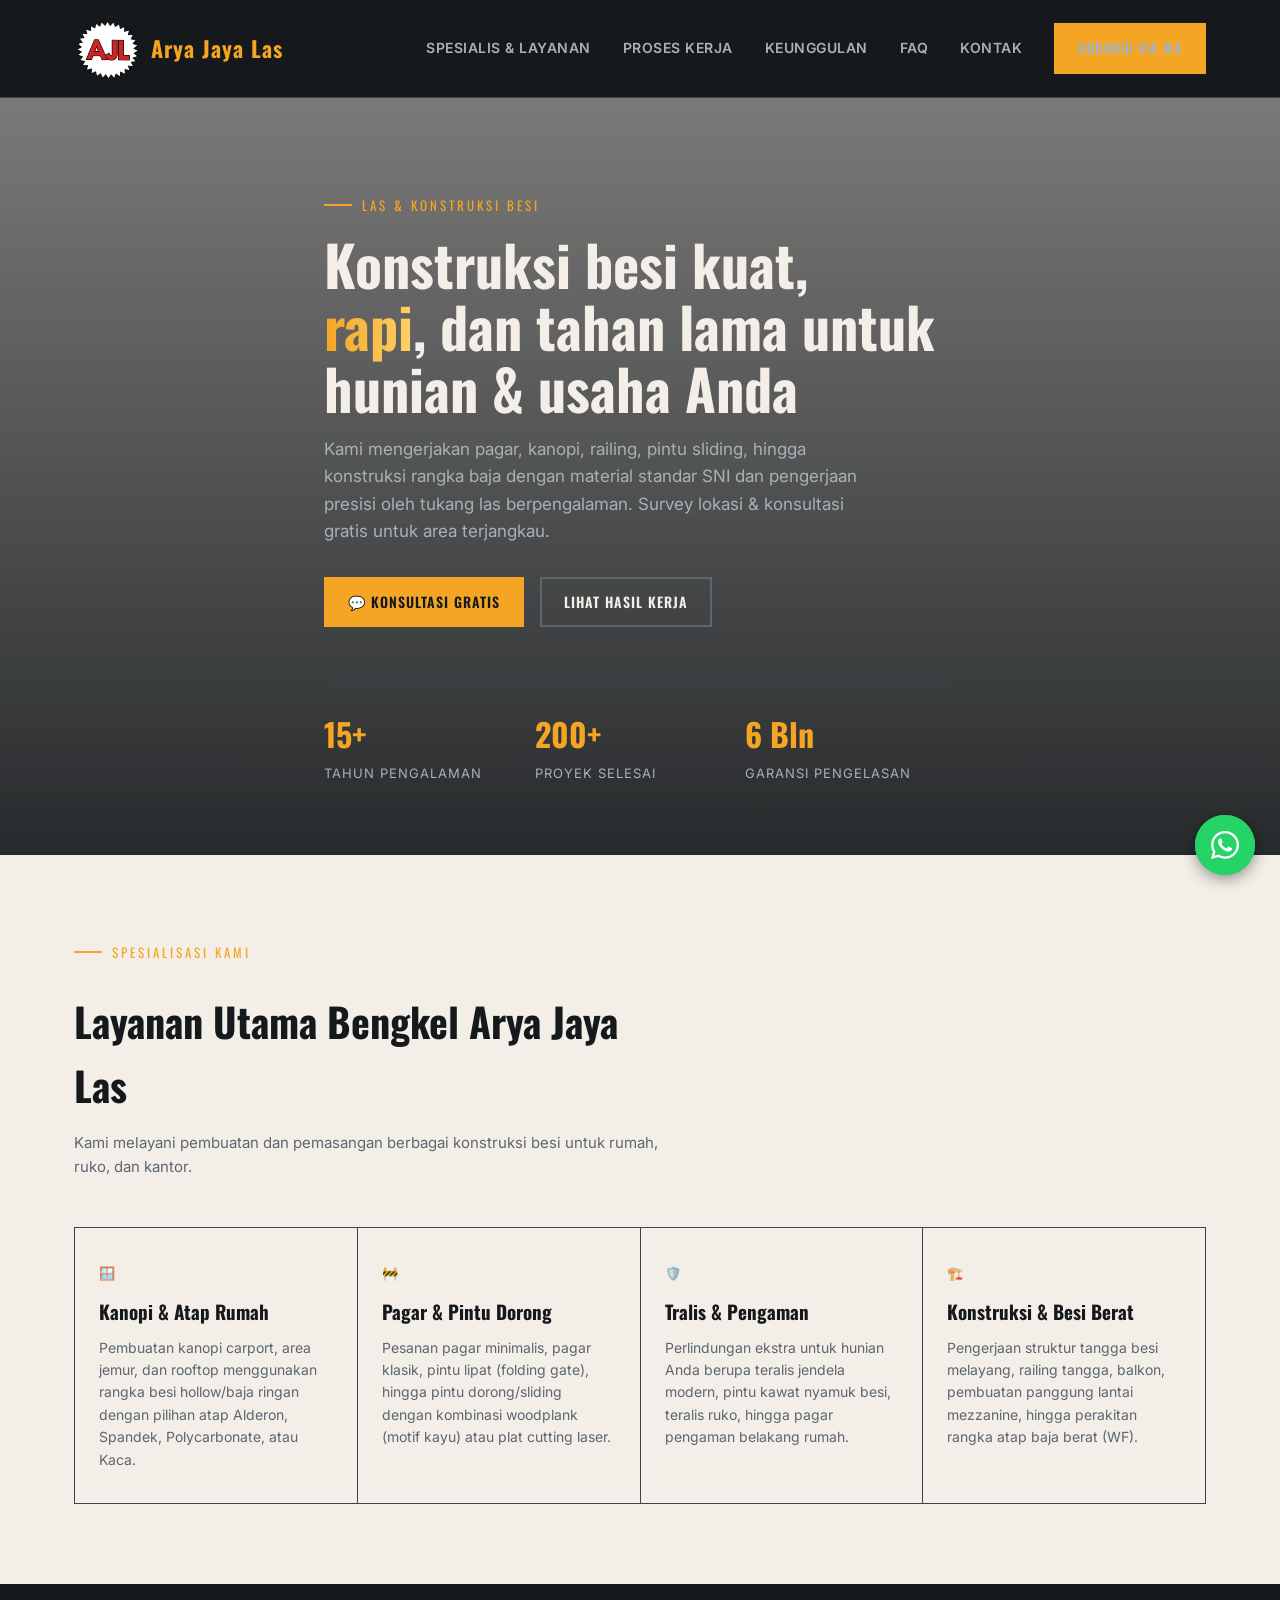
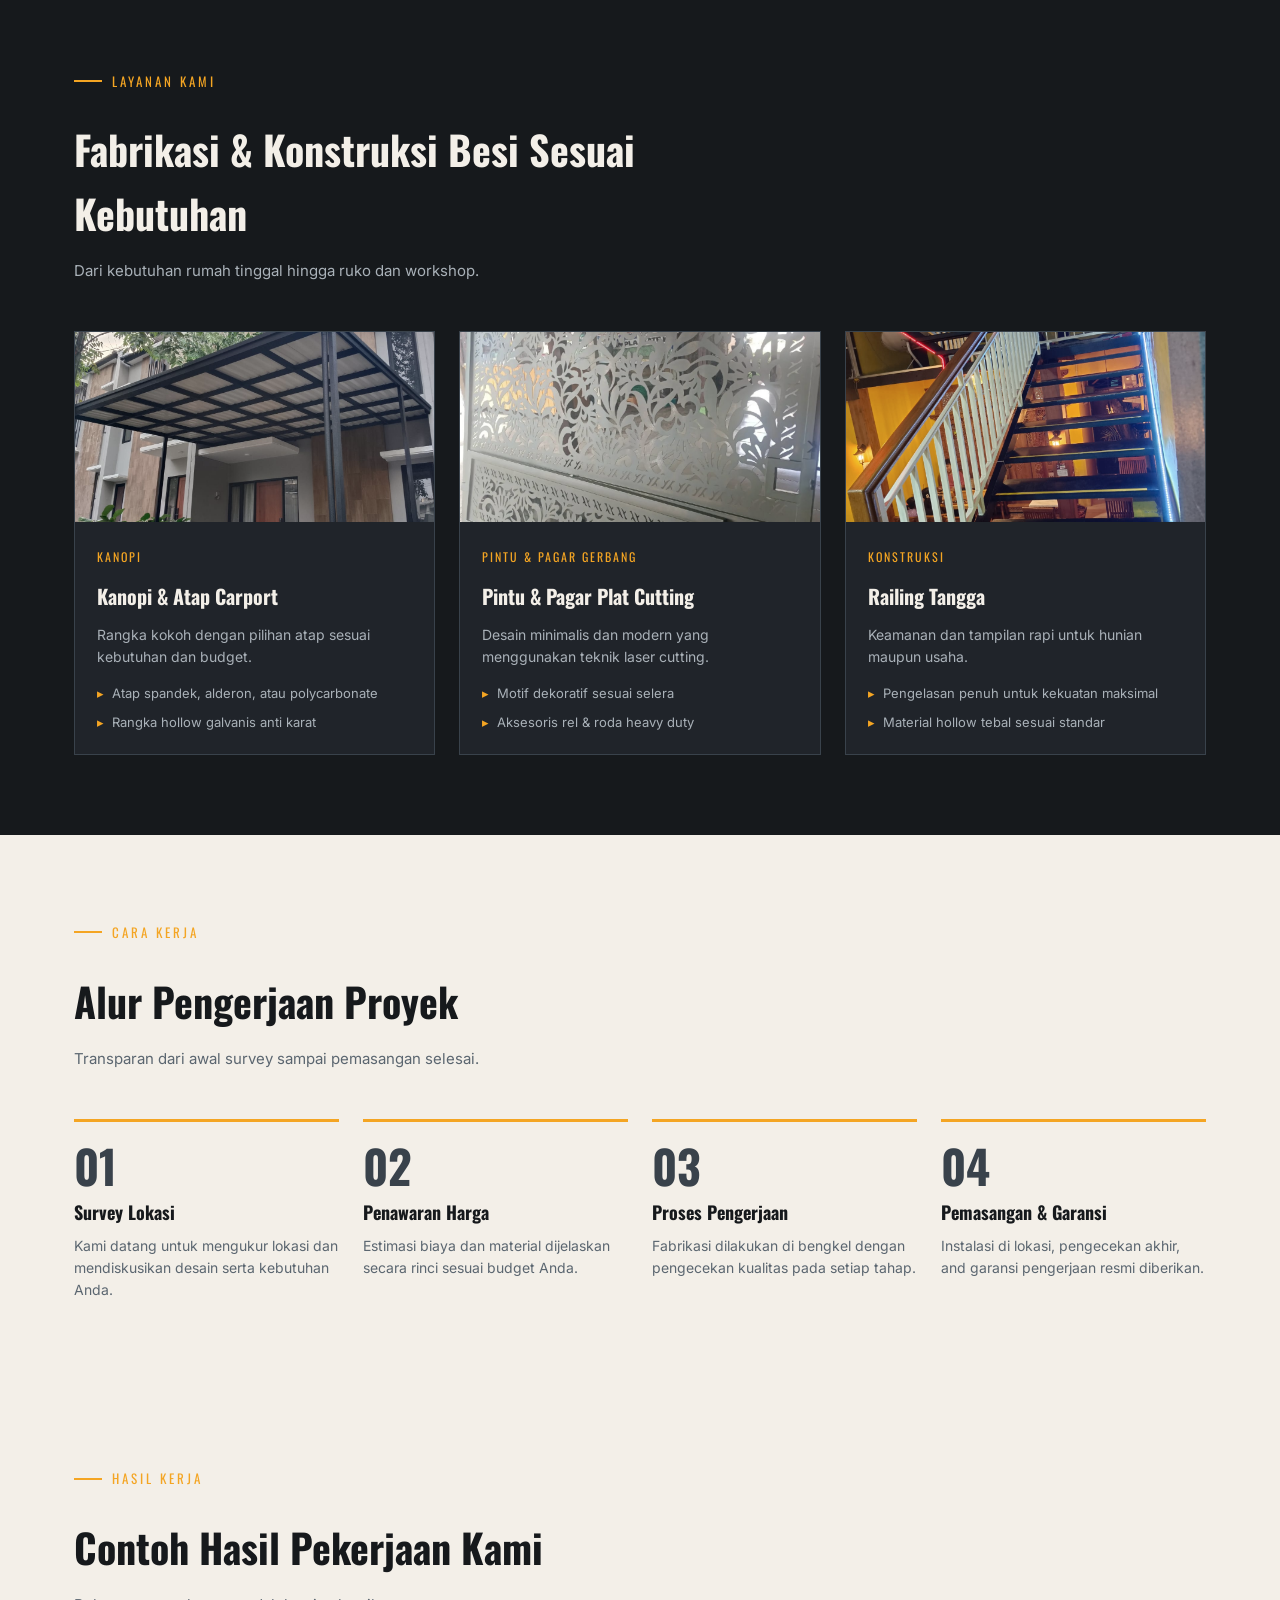
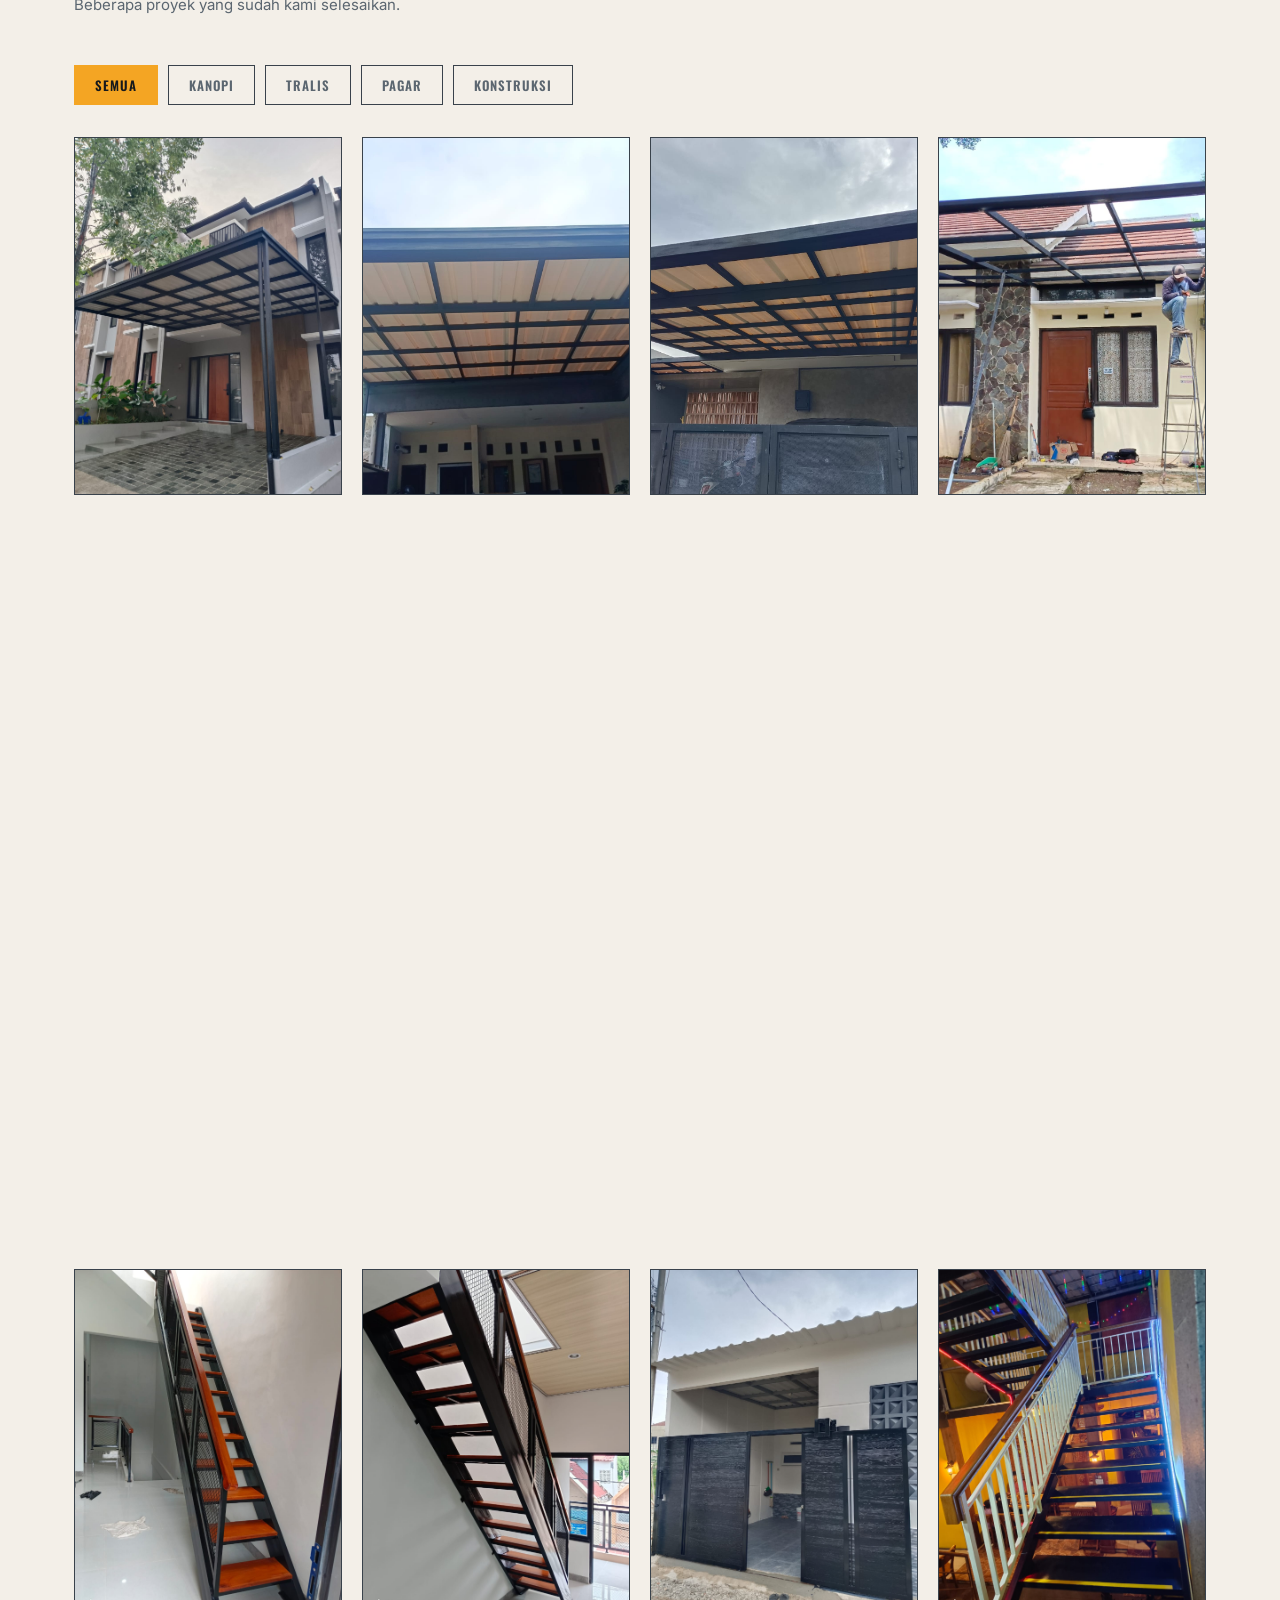
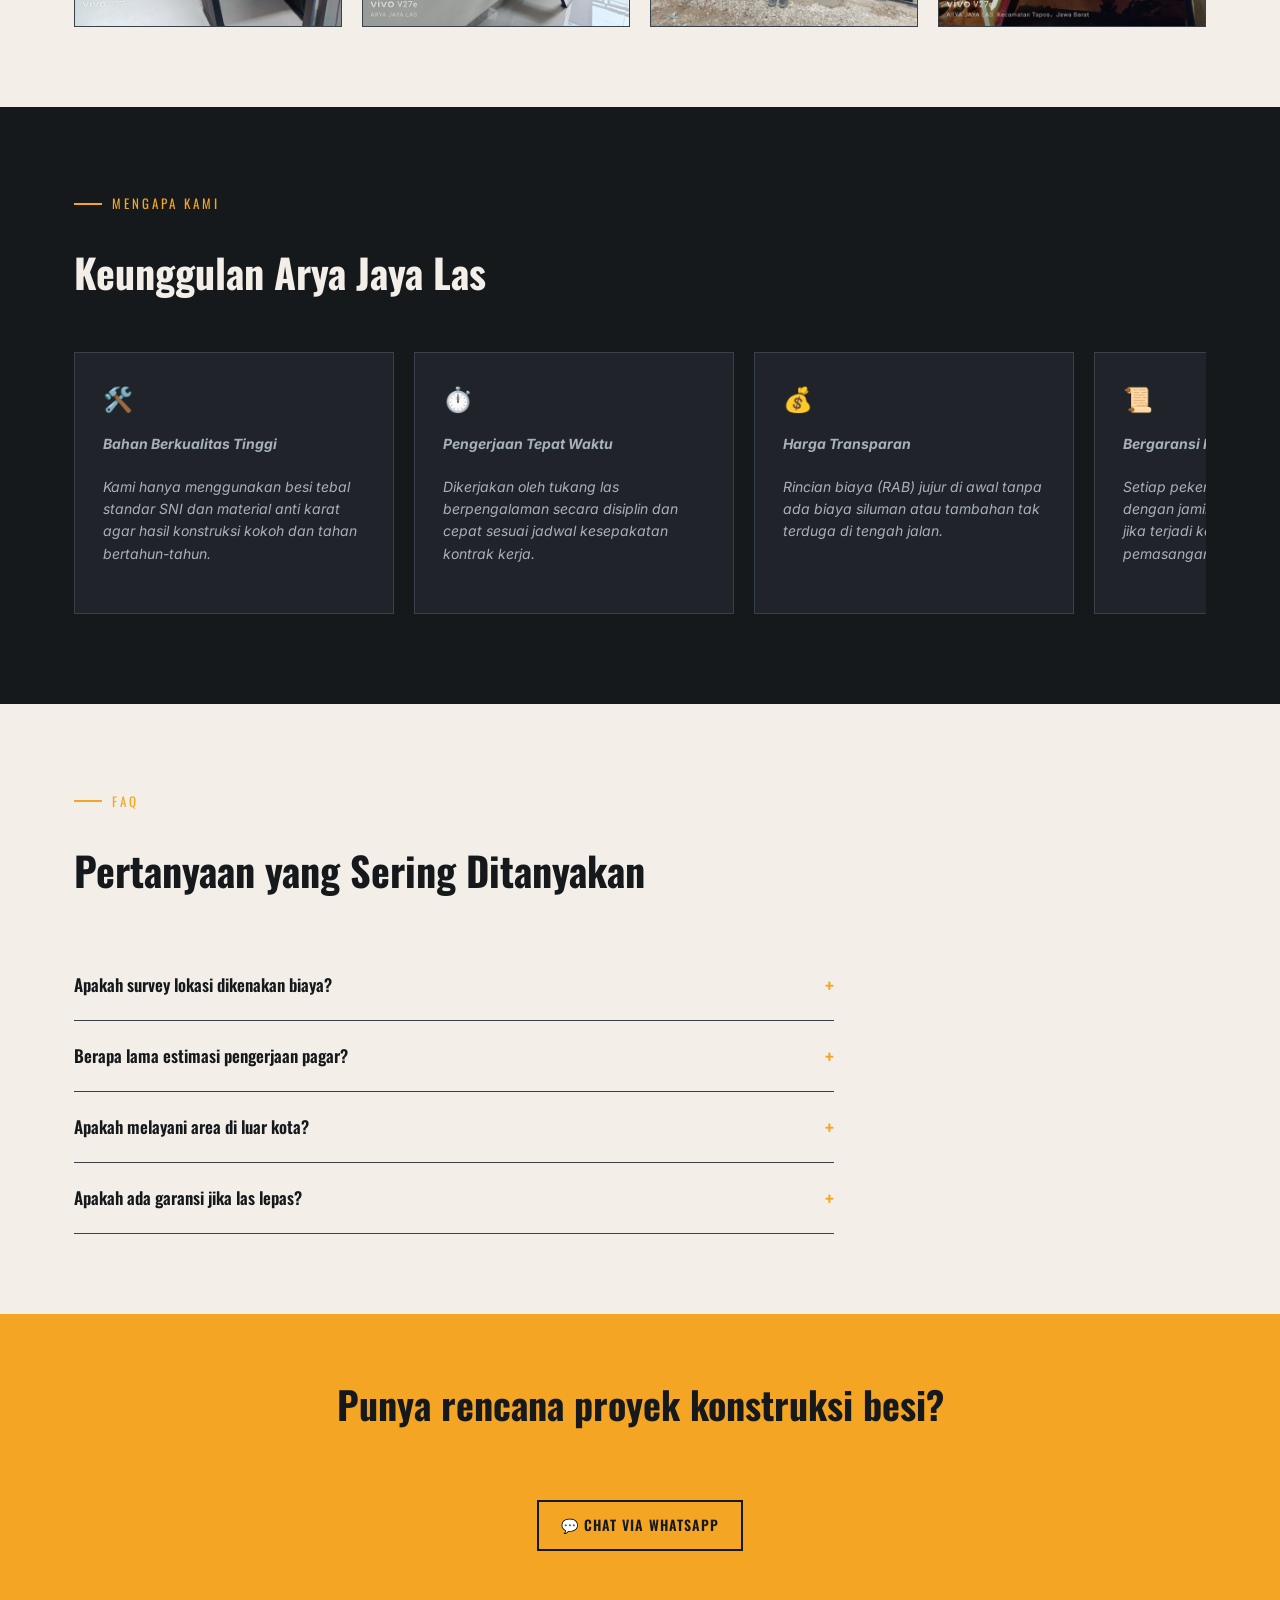
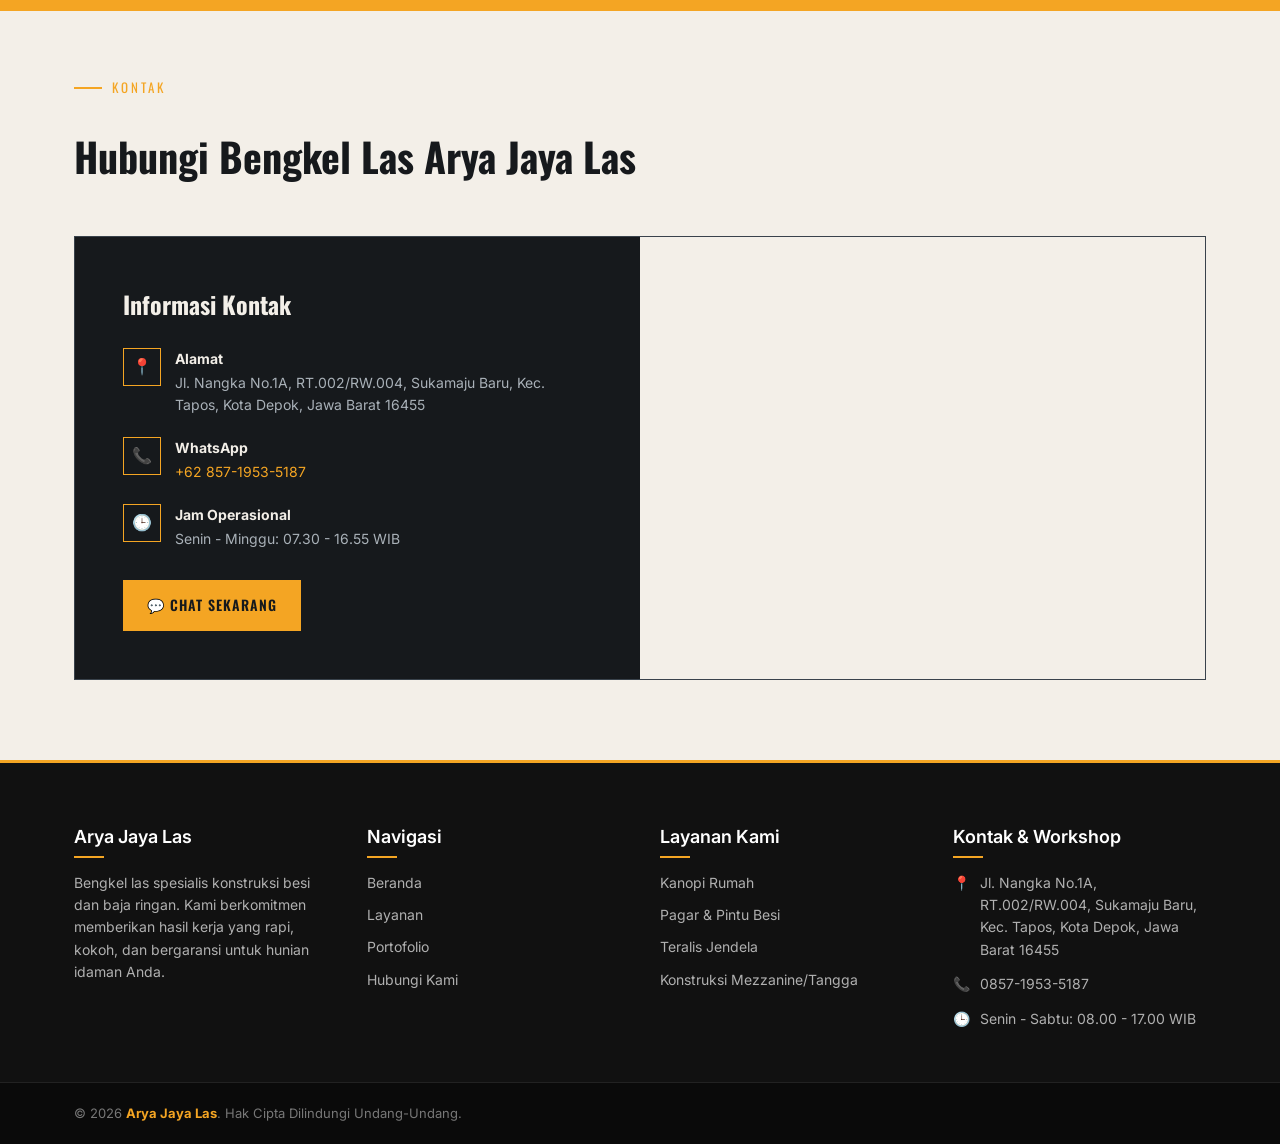
==== commit 72c91cdf: "Update print hero" ====
--- a/index.html
+++ b/index.html
@@ -31,7 +31,9 @@
   </header>
 
   <section class="hero" id="top">
-    <div class="hero-bg"></div>
+    <div class="hero-bg">
+    <i class="fa-solid fa-industry bg-icon"></i>
+</div>
     <div class="container hero-content">
       <span class="eyebrow">Las & Konstruksi Besi</span>
       <h1>Konstruksi besi kuat,<br><em>rapi</em>, dan tahan lama untuk hunian & usaha Anda</h1>
@@ -414,4 +416,4 @@
 
   <script src="script.js"></script>
 </body>
-</html>+</html>
